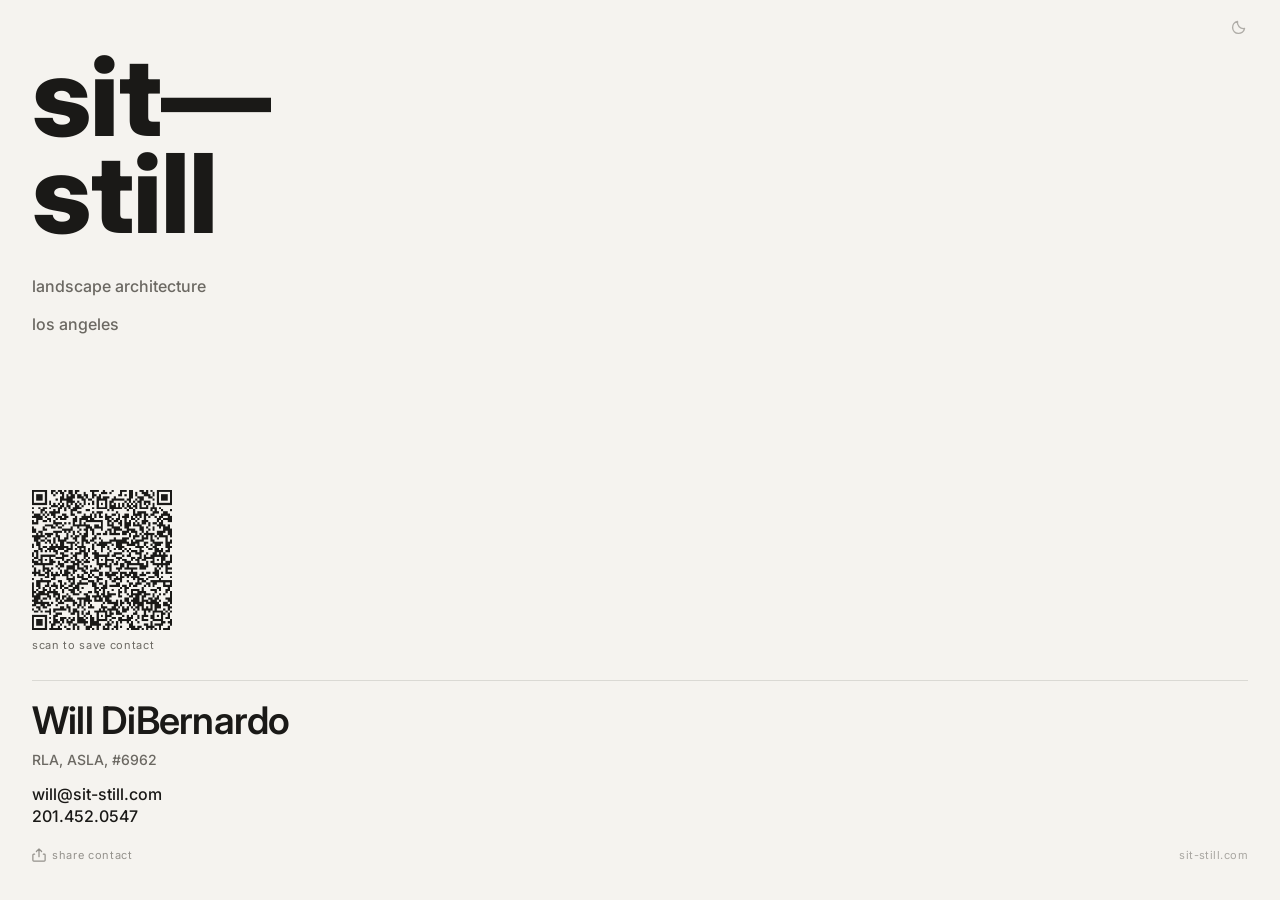
==== index.html @ bdc70e1c "Fix font weights and QR sizing Font weights corrected to Medium (500) register: - Wordmark: 800 (Ext" ====
<!DOCTYPE html>
<html lang="en">
<head>
  <meta charset="UTF-8" />
  <!--
    user-scalable=no  → disables pinch-to-zoom and double-tap zoom
    maximum-scale=1.0 → belt-and-suspenders for older iOS
  -->
  <meta name="viewport" content="width=device-width, initial-scale=1.0, maximum-scale=1.0, user-scalable=no, viewport-fit=cover" />
  <meta name="theme-color" content="#1a1917" id="theme-color-meta" />

  <!-- PWA / iOS -->
  <meta name="apple-mobile-web-app-capable" content="yes" />
  <meta name="apple-mobile-web-app-status-bar-style" content="black-translucent" />
  <meta name="apple-mobile-web-app-title" content="Sit—Still" />
  <meta name="mobile-web-app-capable" content="yes" />

  <!-- SEO -->
  <meta name="description" content="Will DiBernardo — RLA, ASLA — Sit-Still Landscape Architecture, Los Angeles" />

  <title>Sit—Still</title>

  <link rel="manifest" href="manifest.json" />
  <link rel="apple-touch-icon" href="icons/icon-192.png" />
  <link rel="apple-touch-icon" sizes="192x192" href="icons/icon-192.png" />
  <link rel="apple-touch-icon" sizes="512x512" href="icons/icon-512.png" />
  <link rel="icon" type="image/png" sizes="192x192" href="icons/icon-192.png" />

  <link rel="stylesheet" href="style.css" />
</head>
<body class="dark">

  <!-- Install prompt (browser only, hidden in standalone PWA) -->
  <div class="install-prompt" id="installPrompt" aria-live="polite">
    <span class="install-prompt__text">Add to Home Screen for the full experience</span>
    <button class="install-prompt__dismiss" id="dismissPrompt" aria-label="Dismiss">&#x2715;</button>
  </div>

  <!-- Single card view -->
  <main class="card" id="card" role="main">

    <!-- Theme toggle — top-right corner only -->
    <div class="card__controls">
      <button class="btn-icon btn-theme" id="btnTheme" aria-label="Toggle light mode">
        <svg class="icon-sun" width="18" height="18" viewBox="0 0 18 18" fill="none" aria-hidden="true">
          <circle cx="9" cy="9" r="3.5" stroke="currentColor" stroke-width="1.4"/>
          <line x1="9" y1="1" x2="9" y2="3" stroke="currentColor" stroke-width="1.4" stroke-linecap="round"/>
          <line x1="9" y1="15" x2="9" y2="17" stroke="currentColor" stroke-width="1.4" stroke-linecap="round"/>
          <line x1="1" y1="9" x2="3" y2="9" stroke="currentColor" stroke-width="1.4" stroke-linecap="round"/>
          <line x1="15" y1="9" x2="17" y2="9" stroke="currentColor" stroke-width="1.4" stroke-linecap="round"/>
          <line x1="3.22" y1="3.22" x2="4.64" y2="4.64" stroke="currentColor" stroke-width="1.4" stroke-linecap="round"/>
          <line x1="13.36" y1="13.36" x2="14.78" y2="14.78" stroke="currentColor" stroke-width="1.4" stroke-linecap="round"/>
          <line x1="14.78" y1="3.22" x2="13.36" y2="4.64" stroke="currentColor" stroke-width="1.4" stroke-linecap="round"/>
          <line x1="4.64" y1="13.36" x2="3.22" y2="14.78" stroke="currentColor" stroke-width="1.4" stroke-linecap="round"/>
        </svg>
        <svg class="icon-moon" width="18" height="18" viewBox="0 0 18 18" fill="none" aria-hidden="true">
          <path d="M14.5 10.5A6 6 0 0 1 7.5 3.5a6 6 0 1 0 7 7z" stroke="currentColor" stroke-width="1.4" stroke-linecap="round" stroke-linejoin="round"/>
        </svg>
      </button>
    </div>

    <!-- ZONE 1: Wordmark — top, large ExtraBold stacked -->
    <section class="zone zone--wordmark" aria-label="Sit-Still Landscape Architecture">
      <div class="wordmark">
        <span class="wordmark__line">sit&#x2014;</span>
        <span class="wordmark__line">still</span>
      </div>
      <!-- "landscape architecture" and "los angeles" below, matching back-of-card header -->
      <p class="wordmark__sub">landscape architecture</p>
      <p class="wordmark__sub">los angeles</p>
    </section>

    <!-- Spacer — absorbs whitespace between wordmark and QR, like the physical card -->
    <div class="zone zone--spacer" aria-hidden="true"></div>

    <!-- ZONE 2: QR code — compact, not dominating -->
    <section class="zone zone--qr" aria-label="QR code — scan to save contact">
      <div id="qrcode" class="qr-container"></div>
      <p class="qr-label">scan to save contact</p>
    </section>

    <!-- ZONE 3: Contact — anchored to bottom -->
    <section class="zone zone--contact" aria-label="Contact information">
      <h1 class="name">Will DiBernardo</h1>
      <p class="credentials">RLA, ASLA, #6962</p>
      <div class="contact-lines">
        <a href="mailto:will@sit-still.com" class="contact-line">will@sit-still.com</a>
        <a href="tel:+12014520547" class="contact-line">201.452.0547</a>
      </div>
      <div class="contact-footer">
        <button class="btn-share" id="btnShare" aria-label="Share contact card">
          <svg width="14" height="14" viewBox="0 0 16 16" fill="none" aria-hidden="true">
            <path d="M8 1v9M5 4l3-3 3 3" stroke="currentColor" stroke-width="1.4" stroke-linecap="round" stroke-linejoin="round"/>
            <path d="M3 7H2a1 1 0 0 0-1 1v6a1 1 0 0 0 1 1h12a1 1 0 0 0 1-1V8a1 1 0 0 0-1-1h-1" stroke="currentColor" stroke-width="1.4" stroke-linecap="round"/>
          </svg>
          <span>share contact</span>
        </button>
        <span class="contact-url">sit-still.com</span>
      </div>
    </section>

  </main>

  <!-- QR code library — self-hosted to guarantee mobile loads -->
  <script src="qrcode.min.js"></script>
  <script src="app.js" defer></script>
</body>
</html>
---- style.css ----
/* ============================================================
   Sit-Still Digital Business Card — Stylesheet
   ============================================================

   FONT: Inter Variable
   ────────────────────
   Uses Inter-VariableFont_opsz,wght.ttf
   Weight reference from physical card:
     800  → wordmark "sit—" / "still" (ExtraBold)
     700  → "sit—still" compact header, "Will DiBernardo"
     400  → contact info, "landscape architecture", "los angeles"
     300  → credentials, labels, url
   ============================================================ */

@font-face {
  font-family: 'Inter';
  src: url('fonts/Inter-VariableFont_opsz,wght.ttf') format('truetype');
  font-weight: 100 900;
  font-style: normal;
  font-display: swap;
}

/* ─── Design tokens ───────────────────────────────────────── */

:root {
  /* Dark mode is DEFAULT */
  --color-bg:         #1a1917;
  --color-text:       #f5f3ef;
  --color-text-muted: #9e9a94;
  --color-border:     rgba(245, 243, 239, 0.12);

  /* Safe-area padding for iPhone notch + home indicator */
  --pad-x:    min(6.5vw, 32px);
  --pad-top:  max(env(safe-area-inset-top), 48px);
  --pad-bot:  max(env(safe-area-inset-bottom), 32px);

  /* Font */
  --font: 'Inter', 'Helvetica Neue', Helvetica, Arial, sans-serif;

  /* Type scale — matched to physical card proportions */
  --size-wordmark:        clamp(72px, 19vw, 110px); /* sit— / still: massive ExtraBold   */
  --size-header-sub:      clamp(13px, 3.2vw, 16px); /* "landscape architecture / LA"     */
  --size-name:            clamp(26px, 6.5vw, 38px); /* Will DiBernardo — SemiBold        */
  --size-contact:         clamp(13px, 3.2vw, 16px); /* email / phone — Medium            */
  --size-credentials:     clamp(12px, 3vw, 14px);   /* RLA, ASLA, #6962 — Medium         */
  --size-label:           clamp(9px, 2.2vw, 11px);  /* "scan to save" / "share"          */

  /* Transitions */
  --transition-theme: color 0.4s ease, background-color 0.4s ease, border-color 0.4s ease;
  --tilt-x: 0deg;
  --tilt-y: 0deg;
}

body.light {
  --color-bg:         #f5f3ef;
  --color-text:       #1a1917;
  --color-text-muted: #6b6862;
  --color-border:     rgba(26, 25, 23, 0.12);
}

/* ─── Base reset ──────────────────────────────────────────── */

*, *::before, *::after {
  box-sizing: border-box;
  margin: 0;
  padding: 0;
}

html {
  height: 100%;
  touch-action: pan-y;
}

body {
  height: 100%;
  width: 100%;
  overflow: hidden;
  font-family: var(--font);
  font-optical-sizing: auto;
  background-color: var(--color-bg);
  color: var(--color-text);
  transition: var(--transition-theme);
  -webkit-font-smoothing: antialiased;
  -moz-osx-font-smoothing: grayscale;
  text-rendering: optimizeLegibility;
  -webkit-user-select: none;
  user-select: none;
  -webkit-touch-callout: none;
  touch-action: manipulation;
}

a {
  color: inherit;
  text-decoration: none;
  -webkit-user-select: text;
  user-select: text;
  touch-action: manipulation;
}

button {
  background: none;
  border: none;
  cursor: pointer;
  padding: 0;
  color: inherit;
  font-family: inherit;
  touch-action: manipulation;
}

/* ─── Install prompt ──────────────────────────────────────── */

.install-prompt {
  position: fixed;
  top: max(env(safe-area-inset-top), 12px);
  left: var(--pad-x);
  right: var(--pad-x);
  z-index: 100;
  background-color: var(--color-text);
  color: var(--color-bg);
  padding: 10px 14px;
  display: flex;
  align-items: center;
  justify-content: space-between;
  gap: 12px;
  opacity: 0;
  transform: translateY(-8px);
  transition: opacity 0.5s ease, transform 0.5s ease;
  pointer-events: none;
}

.install-prompt.visible {
  opacity: 1;
  transform: translateY(0);
  pointer-events: auto;
}

.install-prompt__text {
  font-size: 12px;
  font-weight: 400;
  letter-spacing: 0.01em;
  line-height: 1.4;
}

.install-prompt__dismiss {
  font-size: 14px;
  opacity: 0.6;
  flex-shrink: 0;
  padding: 4px;
  color: var(--color-bg);
}

/* ─── Card shell ──────────────────────────────────────────── */

.card {
  position: fixed;
  inset: 0;
  display: flex;
  flex-direction: column;
  padding-top: var(--pad-top);
  padding-bottom: var(--pad-bot);
  padding-left: var(--pad-x);
  padding-right: var(--pad-x);
  background-color: var(--color-bg);
  color: var(--color-text);
  transition: var(--transition-theme), transform 0.25s ease-out;
  will-change: transform;
  transform:
    perspective(900px)
    rotateX(var(--tilt-x))
    rotateY(var(--tilt-y));
}

/* ─── Theme toggle — absolute top-right ───────────────────── */

.card__controls {
  position: absolute;
  top: max(env(safe-area-inset-top), 18px);
  right: var(--pad-x);
}

.btn-icon {
  width: 36px;
  height: 36px;
  display: flex;
  align-items: center;
  justify-content: center;
  color: var(--color-text-muted);
  opacity: 0.5;
  transition: opacity 0.2s ease;
  padding: 9px;
  margin: -9px;
}

.btn-icon:hover,
.btn-icon:focus-visible {
  opacity: 1;
  outline: none;
}

body.dark  .icon-moon { display: none; }
body.light .icon-sun  { display: none; }

/* ─── Three-zone layout ───────────────────────────────────── */
/*
  Zone 1 (top):    sit—still wordmark — large, fills the upper portion
  Zone 2 (middle): QR code — centred
  Zone 3 (bottom): Name + contact — anchored to bottom
*/

.zone {
  display: flex;
  flex-direction: column;
}

/* Top zone: wordmark — shrinks to its content */
.zone--wordmark {
  flex: 0 0 auto;
  justify-content: flex-start;
}

/* Spacer between wordmark and QR — the "breathing room" of the physical card */
.zone--spacer {
  flex: 1 1 auto;   /* absorbs all leftover vertical space */
  min-height: clamp(16px, 3vh, 32px);
}

/* Middle zone: QR — shrinks to content, no stretching */
.zone--qr {
  flex: 0 0 auto;
  align-items: flex-start;
  gap: 8px;
  padding-bottom: clamp(16px, 4vh, 28px);
}

/* Bottom zone: contact — anchored to bottom */
.zone--contact {
  flex: 0 0 auto;
  gap: clamp(4px, 1vh, 8px);
  border-top: 1px solid var(--color-border);
  padding-top: clamp(12px, 2.5vh, 20px);
}

/* ─── Zone 1: Wordmark ────────────────────────────────────── */
/*
  Physical card: "sit—" and "still" are enormous ExtraBold text,
  filling nearly full card width. Em-dash is same weight as letters,
  proportional — not a long bar. Zero letter-spacing.
*/

.wordmark {
  display: flex;
  flex-direction: column;
  /* Tight line-height so sit— and still feel like one unit */
  line-height: 0.88;
  margin-bottom: clamp(10px, 2.5vh, 18px);
}

.wordmark__line {
  font-size: var(--size-wordmark);
  font-weight: 800;            /* ExtraBold — matches physical card */
  letter-spacing: -0.01em;    /* Inter at 800w reads slightly wide; minimal tightening */
  color: var(--color-text);
  display: block;
}

/* The em-dash in Inter at 800w renders well — no extra spacing needed */

.wordmark__sub {
  font-size: var(--size-header-sub);
  font-weight: 500;            /* Medium — slightly more presence than Regular */
  letter-spacing: 0em;
  color: var(--color-text-muted);
  line-height: 1.5;
  margin-top: clamp(8px, 2vh, 14px);
}

/* ─── Zone 2: QR code ─────────────────────────────────────── */

.qr-container {
  width: min(140px, 36vw);     /* smaller — QR is functional, not decorative */
  height: min(140px, 36vw);
  flex-shrink: 0;
  background-color: var(--color-bg);
  transition: background-color 0.4s ease;
}

.qr-container canvas,
.qr-container img {
  width: 100% !important;
  height: 100% !important;
  display: block;
}

.qr-label {
  font-size: var(--size-label);
  font-weight: 400;
  letter-spacing: 0.06em;
  text-transform: lowercase;
  color: var(--color-text-muted);
}

/* ─── Zone 3: Contact ─────────────────────────────────────── */
/*
  Physical card back:
  - "Will DiBernardo" — bold, largest element in bottom block
  - "RLA, ASLA, #6962" — regular, noticeably smaller
  - email + phone — regular, same size as credentials
  - "sit—still / landscape architecture / los angeles" — compact bold header top of card
    (in our single-view app this moves to top zone instead)
*/

.name {
  font-size: var(--size-name);
  font-weight: 600;            /* SemiBold — prominent but not as heavy as the wordmark */
  letter-spacing: -0.02em;
  line-height: 1.05;
  color: var(--color-text);
}

.credentials {
  font-size: var(--size-credentials);
  font-weight: 500;            /* Medium */
  letter-spacing: 0em;
  color: var(--color-text-muted);
  margin-top: 2px;
}

.contact-lines {
  display: flex;
  flex-direction: column;
  gap: 2px;
  margin-top: clamp(4px, 1vh, 8px);
}

.contact-line {
  font-size: var(--size-contact);
  font-weight: 500;            /* Medium — readable, matches card body text weight */
  letter-spacing: 0em;
  color: var(--color-text);
  display: block;
  -webkit-user-select: text;
  user-select: text;
}

/* Footer row: share + url */
.contact-footer {
  display: flex;
  align-items: center;
  justify-content: space-between;
  margin-top: clamp(4px, 1vh, 8px);
}

.btn-share {
  display: inline-flex;
  align-items: center;
  gap: 6px;
  font-size: var(--size-label);
  font-weight: 400;
  letter-spacing: 0.06em;
  text-transform: lowercase;
  color: var(--color-text-muted);
  opacity: 0.7;
  transition: opacity 0.2s ease;
  padding: 6px 0;
}

.btn-share:hover,
.btn-share:focus-visible {
  opacity: 1;
  outline: none;
}

.contact-url {
  font-size: var(--size-label);
  font-weight: 400;
  letter-spacing: 0.04em;
  color: var(--color-text-muted);
  opacity: 0.55;
}

/* ─── Fade-in on load ─────────────────────────────────────── */

@keyframes fadeIn {
  from { opacity: 0; transform: perspective(900px) translateY(8px); }
  to   { opacity: 1; transform: perspective(900px) translateY(0);   }
}

.card {
  animation: fadeIn 0.55s cubic-bezier(0.16, 1, 0.3, 1) both;
}

/* ─── Reduced motion ──────────────────────────────────────── */

@media (prefers-reduced-motion: reduce) {
  *, *::before, *::after {
    animation-duration: 0.01ms !important;
    transition-duration: 0.01ms !important;
  }
}

/* ─── Landscape / small screens ──────────────────────────── */

@media (orientation: landscape) and (max-height: 480px) {
  :root {
    --size-wordmark: clamp(44px, 11vw, 60px);
    --pad-top:       max(env(safe-area-inset-top), 16px);
    --pad-bot:       max(env(safe-area-inset-bottom), 12px);
  }
}
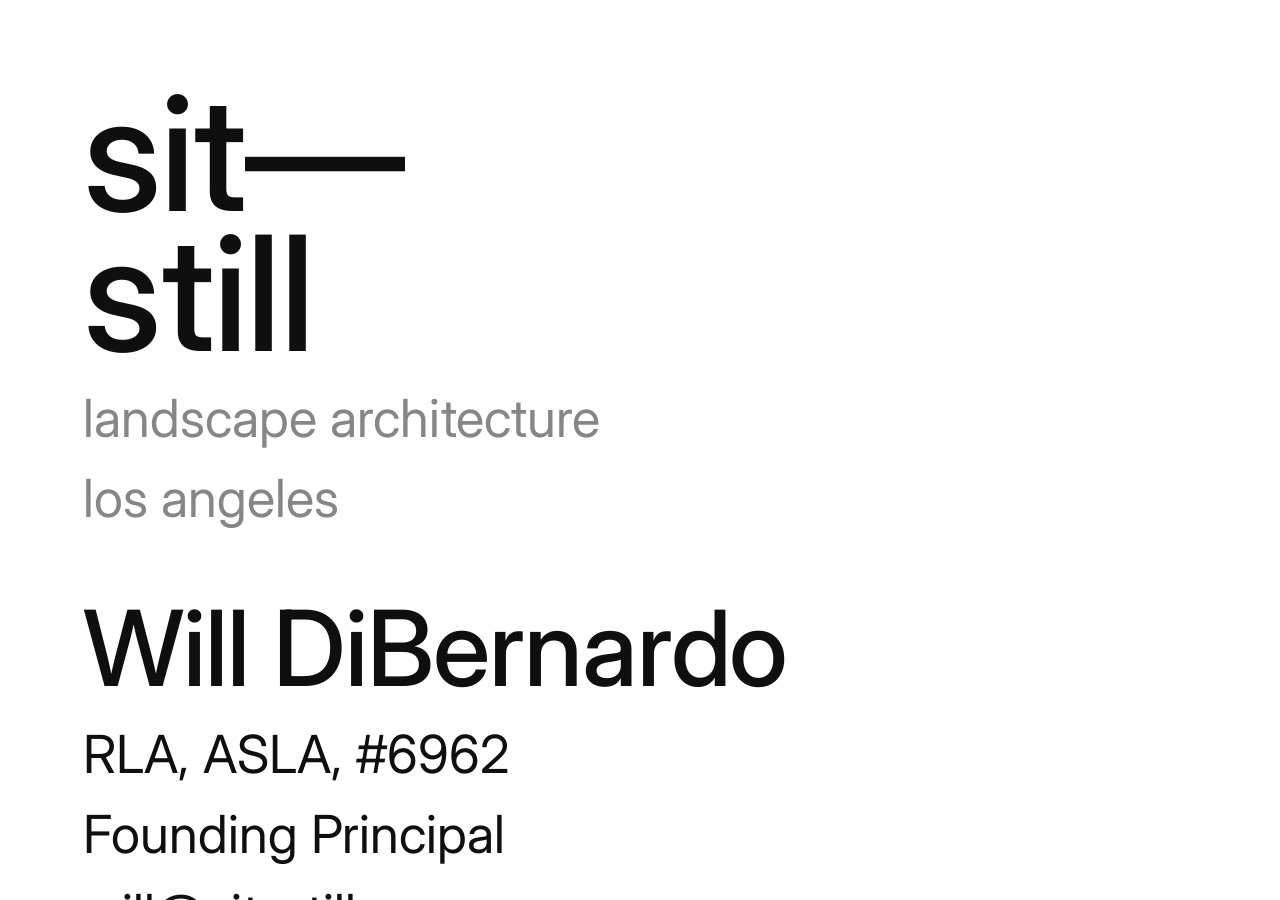
==== commit 15bcd643: "Full redesign from written spec Layout: - Three zones: wordmark (top), contact (middle), two-square " ====
--- a/index.html
+++ b/index.html
@@ -2,12 +2,8 @@
 <html lang="en">
 <head>
   <meta charset="UTF-8" />
-  <!--
-    user-scalable=no  → disables pinch-to-zoom and double-tap zoom
-    maximum-scale=1.0 → belt-and-suspenders for older iOS
-  -->
   <meta name="viewport" content="width=device-width, initial-scale=1.0, maximum-scale=1.0, user-scalable=no, viewport-fit=cover" />
-  <meta name="theme-color" content="#1a1917" id="theme-color-meta" />
+  <meta name="theme-color" content="#ffffff" id="theme-color-meta" />
 
   <!-- PWA / iOS -->
   <meta name="apple-mobile-web-app-capable" content="yes" />
@@ -15,9 +11,7 @@
   <meta name="apple-mobile-web-app-title" content="Sit—Still" />
   <meta name="mobile-web-app-capable" content="yes" />
 
-  <!-- SEO -->
   <meta name="description" content="Will DiBernardo — RLA, ASLA — Sit-Still Landscape Architecture, Los Angeles" />
-
   <title>Sit—Still</title>
 
   <link rel="manifest" href="manifest.json" />
@@ -28,80 +22,99 @@
 
   <link rel="stylesheet" href="style.css" />
 </head>
-<body class="dark">
+<body class="light">
 
-  <!-- Install prompt (browser only, hidden in standalone PWA) -->
+  <!-- Install prompt — shown in browser, hidden in standalone PWA -->
   <div class="install-prompt" id="installPrompt" aria-live="polite">
-    <span class="install-prompt__text">Add to Home Screen for the full experience</span>
+    <span>Add to Home Screen for the full experience</span>
     <button class="install-prompt__dismiss" id="dismissPrompt" aria-label="Dismiss">&#x2715;</button>
   </div>
 
-  <!-- Single card view -->
   <main class="card" id="card" role="main">
 
-    <!-- Theme toggle — top-right corner only -->
-    <div class="card__controls">
-      <button class="btn-icon btn-theme" id="btnTheme" aria-label="Toggle light mode">
-        <svg class="icon-sun" width="18" height="18" viewBox="0 0 18 18" fill="none" aria-hidden="true">
-          <circle cx="9" cy="9" r="3.5" stroke="currentColor" stroke-width="1.4"/>
-          <line x1="9" y1="1" x2="9" y2="3" stroke="currentColor" stroke-width="1.4" stroke-linecap="round"/>
-          <line x1="9" y1="15" x2="9" y2="17" stroke="currentColor" stroke-width="1.4" stroke-linecap="round"/>
-          <line x1="1" y1="9" x2="3" y2="9" stroke="currentColor" stroke-width="1.4" stroke-linecap="round"/>
-          <line x1="15" y1="9" x2="17" y2="9" stroke="currentColor" stroke-width="1.4" stroke-linecap="round"/>
-          <line x1="3.22" y1="3.22" x2="4.64" y2="4.64" stroke="currentColor" stroke-width="1.4" stroke-linecap="round"/>
-          <line x1="13.36" y1="13.36" x2="14.78" y2="14.78" stroke="currentColor" stroke-width="1.4" stroke-linecap="round"/>
-          <line x1="14.78" y1="3.22" x2="13.36" y2="4.64" stroke="currentColor" stroke-width="1.4" stroke-linecap="round"/>
-          <line x1="4.64" y1="13.36" x2="3.22" y2="14.78" stroke="currentColor" stroke-width="1.4" stroke-linecap="round"/>
-        </svg>
-        <svg class="icon-moon" width="18" height="18" viewBox="0 0 18 18" fill="none" aria-hidden="true">
-          <path d="M14.5 10.5A6 6 0 0 1 7.5 3.5a6 6 0 1 0 7 7z" stroke="currentColor" stroke-width="1.4" stroke-linecap="round" stroke-linejoin="round"/>
-        </svg>
-      </button>
-    </div>
-
-    <!-- ZONE 1: Wordmark — top, large ExtraBold stacked -->
-    <section class="zone zone--wordmark" aria-label="Sit-Still Landscape Architecture">
+    <!-- ── Zone 1: Wordmark ─────────────────────────────────── -->
+    <section class="zone--wordmark" aria-label="Sit-Still Landscape Architecture">
       <div class="wordmark">
         <span class="wordmark__line">sit&#x2014;</span>
         <span class="wordmark__line">still</span>
       </div>
-      <!-- "landscape architecture" and "los angeles" below, matching back-of-card header -->
-      <p class="wordmark__sub">landscape architecture</p>
-      <p class="wordmark__sub">los angeles</p>
+      <span class="wordmark__sub">landscape architecture</span>
+      <span class="wordmark__sub">los angeles</span>
     </section>
 
-    <!-- Spacer — absorbs whitespace between wordmark and QR, like the physical card -->
-    <div class="zone zone--spacer" aria-hidden="true"></div>
-
-    <!-- ZONE 2: QR code — compact, not dominating -->
-    <section class="zone zone--qr" aria-label="QR code — scan to save contact">
-      <div id="qrcode" class="qr-container"></div>
-      <p class="qr-label">scan to save contact</p>
-    </section>
-
-    <!-- ZONE 3: Contact — anchored to bottom -->
-    <section class="zone zone--contact" aria-label="Contact information">
+    <!-- ── Zone 2: Contact info ─────────────────────────────── -->
+    <section class="zone--contact" aria-label="Contact information">
       <h1 class="name">Will DiBernardo</h1>
-      <p class="credentials">RLA, ASLA, #6962</p>
-      <div class="contact-lines">
+      <div class="contact-details">
+        <span class="contact-line">RLA, ASLA, #6962</span>
+        <span class="contact-line">Founding Principal</span>
         <a href="mailto:will@sit-still.com" class="contact-line">will@sit-still.com</a>
-        <a href="tel:+12014520547" class="contact-line">201.452.0547</a>
-      </div>
-      <div class="contact-footer">
-        <button class="btn-share" id="btnShare" aria-label="Share contact card">
-          <svg width="14" height="14" viewBox="0 0 16 16" fill="none" aria-hidden="true">
-            <path d="M8 1v9M5 4l3-3 3 3" stroke="currentColor" stroke-width="1.4" stroke-linecap="round" stroke-linejoin="round"/>
-            <path d="M3 7H2a1 1 0 0 0-1 1v6a1 1 0 0 0 1 1h12a1 1 0 0 0 1-1V8a1 1 0 0 0-1-1h-1" stroke="currentColor" stroke-width="1.4" stroke-linecap="round"/>
-          </svg>
-          <span>share contact</span>
-        </button>
-        <span class="contact-url">sit-still.com</span>
+        <a href="tel:+12014520547"          class="contact-line">201.452.0547</a>
       </div>
     </section>
 
+    <!-- Hairline rule -->
+    <div class="rule" role="separator"></div>
+
+    <!-- ── Zone 3: Action zone — QR + controls ─────────────── -->
+    <section class="zone--actions" aria-label="QR code and actions">
+
+      <!-- Left square: QR code -->
+      <div class="action-square action-square--qr" aria-label="QR code — scan to save contact">
+        <div id="qrcode"></div>
+      </div>
+
+      <!-- Right square: controls -->
+      <div class="action-square action-square--controls" role="group" aria-label="Card controls">
+        <div class="ctrl-group">
+
+          <!-- Theme toggle -->
+          <button class="ctrl-btn" id="btnTheme" aria-label="Switch to dark mode">
+            <svg class="icon-moon" width="15" height="15" viewBox="0 0 18 18" fill="none" aria-hidden="true">
+              <path d="M14.5 10.5A6 6 0 0 1 7.5 3.5a6 6 0 1 0 7 7z" stroke="currentColor" stroke-width="1.5" stroke-linecap="round" stroke-linejoin="round"/>
+            </svg>
+            <svg class="icon-sun" width="15" height="15" viewBox="0 0 18 18" fill="none" aria-hidden="true">
+              <circle cx="9" cy="9" r="3.5" stroke="currentColor" stroke-width="1.5"/>
+              <line x1="9" y1="1"    x2="9"    y2="3"    stroke="currentColor" stroke-width="1.5" stroke-linecap="round"/>
+              <line x1="9" y1="15"   x2="9"    y2="17"   stroke="currentColor" stroke-width="1.5" stroke-linecap="round"/>
+              <line x1="1" y1="9"    x2="3"    y2="9"    stroke="currentColor" stroke-width="1.5" stroke-linecap="round"/>
+              <line x1="15" y1="9"   x2="17"   y2="9"    stroke="currentColor" stroke-width="1.5" stroke-linecap="round"/>
+              <line x1="3.22" y1="3.22"   x2="4.64" y2="4.64"   stroke="currentColor" stroke-width="1.5" stroke-linecap="round"/>
+              <line x1="13.36" y1="13.36" x2="14.78" y2="14.78" stroke="currentColor" stroke-width="1.5" stroke-linecap="round"/>
+              <line x1="14.78" y1="3.22"  x2="13.36" y2="4.64"  stroke="currentColor" stroke-width="1.5" stroke-linecap="round"/>
+              <line x1="4.64" y1="13.36"  x2="3.22"  y2="14.78" stroke="currentColor" stroke-width="1.5" stroke-linecap="round"/>
+            </svg>
+            <span id="themeLabel">dark mode</span>
+          </button>
+
+          <!-- Share contact -->
+          <button class="ctrl-btn" id="btnShare" aria-label="Share contact card">
+            <svg width="15" height="15" viewBox="0 0 16 16" fill="none" aria-hidden="true">
+              <path d="M8 1v9M5 4l3-3 3 3" stroke="currentColor" stroke-width="1.5" stroke-linecap="round" stroke-linejoin="round"/>
+              <path d="M3 7H2a1 1 0 0 0-1 1v6a1 1 0 0 0 1 1h12a1 1 0 0 0 1-1V8a1 1 0 0 0-1-1h-1" stroke="currentColor" stroke-width="1.5" stroke-linecap="round"/>
+            </svg>
+            <span>share contact</span>
+          </button>
+
+          <!-- Website link -->
+          <a href="https://sit-still.com" class="ctrl-btn" target="_blank" rel="noopener" aria-label="Visit sit-still.com">
+            <svg width="15" height="15" viewBox="0 0 16 16" fill="none" aria-hidden="true">
+              <circle cx="8" cy="8" r="6.5" stroke="currentColor" stroke-width="1.5"/>
+              <path d="M8 1.5C8 1.5 6 4 6 8s2 6.5 2 6.5M8 1.5C8 1.5 10 4 10 8s-2 6.5-2 6.5M1.5 8h13" stroke="currentColor" stroke-width="1.5" stroke-linecap="round"/>
+            </svg>
+            <span>sit-still.com</span>
+          </a>
+
+        </div>
+      </div>
+
+    </section>
+
+    <!-- Bottom padding absorber -->
+    <div class="zone--bottom-pad" aria-hidden="true"></div>
+
   </main>
 
-  <!-- QR code library — self-hosted to guarantee mobile loads -->
   <script src="qrcode.min.js"></script>
   <script src="app.js" defer></script>
 </body>
--- a/style.css
+++ b/style.css
@@ -1,15 +1,9 @@
 /* ============================================================
-   Sit-Still Digital Business Card — Stylesheet
+   Sit-Still Digital Business Card
    ============================================================
-
-   FONT: Inter Variable
-   ────────────────────
-   Uses Inter-VariableFont_opsz,wght.ttf
-   Weight reference from physical card:
-     800  → wordmark "sit—" / "still" (ExtraBold)
-     700  → "sit—still" compact header, "Will DiBernardo"
-     400  → contact info, "landscape architecture", "los angeles"
-     300  → credentials, labels, url
+   Type scale derived from 2"×3.5" card at 72pt/inch (144pt wide)
+   scaled to 390px iPhone viewport — scale factor 2.708×.
+   All vw values are the px value ÷ 390 × 100.
    ============================================================ */
 
 @font-face {
@@ -17,48 +11,52 @@
   src: url('fonts/Inter-VariableFont_opsz,wght.ttf') format('truetype');
   font-weight: 100 900;
   font-style: normal;
-  font-display: swap;
-}
-
-/* ─── Design tokens ───────────────────────────────────────── */
+  font-display: block; /* block prevents flash of wrong-weight text */
+}
+
+/* ─── Tokens ──────────────────────────────────────────────── */
 
 :root {
-  /* Dark mode is DEFAULT */
-  --color-bg:         #1a1917;
-  --color-text:       #f5f3ef;
-  --color-text-muted: #9e9a94;
-  --color-border:     rgba(245, 243, 239, 0.12);
-
-  /* Safe-area padding for iPhone notch + home indicator */
-  --pad-x:    min(6.5vw, 32px);
-  --pad-top:  max(env(safe-area-inset-top), 48px);
-  --pad-bot:  max(env(safe-area-inset-bottom), 32px);
-
-  /* Font */
-  --font: 'Inter', 'Helvetica Neue', Helvetica, Arial, sans-serif;
-
-  /* Type scale — matched to physical card proportions */
-  --size-wordmark:        clamp(72px, 19vw, 110px); /* sit— / still: massive ExtraBold   */
-  --size-header-sub:      clamp(13px, 3.2vw, 16px); /* "landscape architecture / LA"     */
-  --size-name:            clamp(26px, 6.5vw, 38px); /* Will DiBernardo — SemiBold        */
-  --size-contact:         clamp(13px, 3.2vw, 16px); /* email / phone — Medium            */
-  --size-credentials:     clamp(12px, 3vw, 14px);   /* RLA, ASLA, #6962 — Medium         */
-  --size-label:           clamp(9px, 2.2vw, 11px);  /* "scan to save" / "share"          */
+  /* Light mode (default) */
+  --bg:          #ffffff;
+  --text:        #0f0f0f;
+  --text-sub:    #0f0f0f;       /* same on light — contact details full black */
+  --rule:        rgba(0, 0, 0, 0.15);
+
+  /* Layout */
+  --margin-x:    6.5vw;         /* ~6–8% of card width */
+  --pad-top:     max(env(safe-area-inset-top), 6.5vw);
+  --pad-bot:     max(env(safe-area-inset-bottom), 6.5vw);
+
+  /* Wordmark */
+  --wm-size:     31.3vw;        /* 122px @ 390px viewport */
+  --wm-lh:       27.7vw;        /* 108px — intentionally tighter than size */
+
+  /* Name */
+  --name-size:   8.2vw;         /* 32px @ 390px */
+
+  /* Body / contact */
+  --body-size:   4.1vw;         /* 16px @ 390px */
+  --body-lh:     6.2vw;         /* 24px @ 390px */
 
   /* Transitions */
-  --transition-theme: color 0.4s ease, background-color 0.4s ease, border-color 0.4s ease;
+  --fade: color 0.35s ease, background-color 0.35s ease,
+          border-color 0.35s ease, opacity 0.35s ease;
+
+  /* Tilt parallax (set by JS) */
   --tilt-x: 0deg;
   --tilt-y: 0deg;
 }
 
-body.light {
-  --color-bg:         #f5f3ef;
-  --color-text:       #1a1917;
-  --color-text-muted: #6b6862;
-  --color-border:     rgba(26, 25, 23, 0.12);
-}
-
-/* ─── Base reset ──────────────────────────────────────────── */
+/* Dark mode */
+body.dark {
+  --bg:       #0f0f0f;
+  --text:     #f5f3ef;
+  --text-sub: #f5f3ef;
+  --rule:     rgba(245, 243, 239, 0.15);
+}
+
+/* ─── Reset ───────────────────────────────────────────────── */
 
 *, *::before, *::after {
   box-sizing: border-box;
@@ -66,27 +64,23 @@
   padding: 0;
 }
 
-html {
+html, body {
   height: 100%;
-  touch-action: pan-y;
+  overflow: hidden;
+  touch-action: manipulation; /* kills double-tap zoom */
 }
 
 body {
-  height: 100%;
-  width: 100%;
-  overflow: hidden;
-  font-family: var(--font);
+  font-family: 'Inter', 'Helvetica Neue', Helvetica, Arial, sans-serif;
   font-optical-sizing: auto;
-  background-color: var(--color-bg);
-  color: var(--color-text);
-  transition: var(--transition-theme);
+  background-color: var(--bg);
+  color: var(--text);
+  transition: var(--fade);
   -webkit-font-smoothing: antialiased;
   -moz-osx-font-smoothing: grayscale;
-  text-rendering: optimizeLegibility;
   -webkit-user-select: none;
   user-select: none;
   -webkit-touch-callout: none;
-  touch-action: manipulation;
 }
 
 a {
@@ -112,20 +106,24 @@
 .install-prompt {
   position: fixed;
   top: max(env(safe-area-inset-top), 12px);
-  left: var(--pad-x);
-  right: var(--pad-x);
+  left: var(--margin-x);
+  right: var(--margin-x);
   z-index: 100;
-  background-color: var(--color-text);
-  color: var(--color-bg);
+  background-color: var(--text);
+  color: var(--bg);
   padding: 10px 14px;
   display: flex;
   align-items: center;
   justify-content: space-between;
   gap: 12px;
   opacity: 0;
-  transform: translateY(-8px);
-  transition: opacity 0.5s ease, transform 0.5s ease;
+  transform: translateY(-6px);
+  transition: opacity 0.4s ease, transform 0.4s ease;
   pointer-events: none;
+  font-size: 12px;
+  font-weight: 400;
+  letter-spacing: 0.01em;
+  line-height: 1.5;
 }
 
 .install-prompt.visible {
@@ -134,259 +132,213 @@
   pointer-events: auto;
 }
 
-.install-prompt__text {
-  font-size: 12px;
-  font-weight: 400;
-  letter-spacing: 0.01em;
-  line-height: 1.4;
-}
-
 .install-prompt__dismiss {
   font-size: 14px;
-  opacity: 0.6;
+  opacity: 0.55;
   flex-shrink: 0;
   padding: 4px;
-  color: var(--color-bg);
-}
-
-/* ─── Card shell ──────────────────────────────────────────── */
+  color: var(--bg);
+}
+
+/* ─── Card ────────────────────────────────────────────────── */
 
 .card {
   position: fixed;
   inset: 0;
   display: flex;
   flex-direction: column;
-  padding-top: var(--pad-top);
-  padding-bottom: var(--pad-bot);
-  padding-left: var(--pad-x);
-  padding-right: var(--pad-x);
-  background-color: var(--color-bg);
-  color: var(--color-text);
-  transition: var(--transition-theme), transform 0.25s ease-out;
+  padding: var(--pad-top) var(--margin-x) var(--pad-bot);
+  background-color: var(--bg);
+  color: var(--text);
+  transition: var(--fade), transform 0.22s ease-out;
   will-change: transform;
   transform:
     perspective(900px)
     rotateX(var(--tilt-x))
     rotateY(var(--tilt-y));
-}
-
-/* ─── Theme toggle — absolute top-right ───────────────────── */
-
-.card__controls {
-  position: absolute;
-  top: max(env(safe-area-inset-top), 18px);
-  right: var(--pad-x);
-}
-
-.btn-icon {
-  width: 36px;
-  height: 36px;
+  animation: fadeIn 0.5s cubic-bezier(0.16, 1, 0.3, 1) both;
+}
+
+@keyframes fadeIn {
+  from { opacity: 0; transform: perspective(900px) translateY(8px); }
+  to   { opacity: 1; transform: perspective(900px) translateY(0); }
+}
+
+/* ─── Zone 1: Wordmark ────────────────────────────────────── */
+/*
+  Top margin above wordmark ≈ cap-height of the letters.
+  Inter Medium at 31.3vw has a cap-height of ~0.73 × font-size ≈ 22.8vw.
+  We're using --pad-top (≈ 6.5vw) for the safe-area and adding extra
+  margin-top here to reach that ~1× cap-height target.
+*/
+
+.zone--wordmark {
+  flex: 0 0 auto;
+  /* Gap below wordmark ≈ 1.5–2× cap height of wordmark ≈ 34–46vw.
+     Achieved via margin-bottom on this zone. */
+  margin-bottom: clamp(28px, 10vw, 52px);
+}
+
+.wordmark {
+  display: flex;
+  flex-direction: column;
+  /* Spec: line-height 108px (27.7vw) on 122px (31.3vw) text */
+  line-height: var(--wm-lh);
+  margin-bottom: clamp(10px, 2.8vw, 16px); /* gap before "landscape architecture" */
+}
+
+.wordmark__line {
+  display: block;
+  font-size: var(--wm-size);
+  font-weight: 500;   /* Inter Medium — exactly per spec */
+  letter-spacing: -0.01em;
+  color: var(--text);
+  transition: color 0.35s ease;
+}
+
+.wordmark__sub {
+  display: block;
+  font-size: var(--body-size);
+  line-height: var(--body-lh);
+  font-weight: 400;   /* Regular */
+  letter-spacing: 0;
+  color: var(--text-sub);
+  opacity: 0.5;
+  transition: color 0.35s ease, opacity 0.35s ease;
+}
+
+/* ─── Zone 2: Contact info ────────────────────────────────── */
+
+.zone--contact {
+  flex: 0 0 auto;
+  display: flex;
+  flex-direction: column;
+}
+
+.name {
+  font-size: var(--name-size);
+  font-weight: 500;   /* Medium */
+  letter-spacing: -0.01em;
+  line-height: 1.1;
+  color: var(--text);
+  transition: color 0.35s ease;
+  margin-bottom: clamp(6px, 1.5vw, 10px);
+}
+
+.contact-details {
+  display: flex;
+  flex-direction: column;
+  /* line-height from spec: 24px / 16px = 1.5 */
+}
+
+.contact-line {
+  display: block;
+  font-size: var(--body-size);
+  line-height: var(--body-lh);
+  font-weight: 400;   /* Regular */
+  letter-spacing: 0;
+  color: var(--text-sub);
+  -webkit-user-select: text;
+  user-select: text;
+  transition: color 0.35s ease;
+}
+
+/* Hairline rule */
+.rule {
+  width: 100%;
+  height: 1px;
+  background-color: var(--rule);
+  margin: clamp(14px, 3.5vw, 22px) 0;
+  flex-shrink: 0;
+  transition: background-color 0.35s ease;
+}
+
+/* ─── Zone 3: Action zone (two squares) ──────────────────── */
+/*
+  Two equal squares side by side, each ≈ 45% of content width.
+  Content width = viewport − 2 × margin-x.
+  Gap between = 100% − 2×45% = 10% of content width.
+*/
+
+.zone--actions {
+  flex: 0 0 auto;
+  display: flex;
+  flex-direction: row;
+  gap: 3vw;                   /* gap between the two squares */
+}
+
+.action-square {
+  flex: 1 1 0;
+  /* Square: height = width. Use aspect-ratio. */
+  aspect-ratio: 1 / 1;
   display: flex;
   align-items: center;
   justify-content: center;
-  color: var(--color-text-muted);
-  opacity: 0.5;
-  transition: opacity 0.2s ease;
-  padding: 9px;
-  margin: -9px;
-}
-
-.btn-icon:hover,
-.btn-icon:focus-visible {
-  opacity: 1;
-  outline: none;
-}
-
-body.dark  .icon-moon { display: none; }
-body.light .icon-sun  { display: none; }
-
-/* ─── Three-zone layout ───────────────────────────────────── */
-/*
-  Zone 1 (top):    sit—still wordmark — large, fills the upper portion
-  Zone 2 (middle): QR code — centred
-  Zone 3 (bottom): Name + contact — anchored to bottom
-*/
-
-.zone {
-  display: flex;
-  flex-direction: column;
-}
-
-/* Top zone: wordmark — shrinks to its content */
-.zone--wordmark {
-  flex: 0 0 auto;
-  justify-content: flex-start;
-}
-
-/* Spacer between wordmark and QR — the "breathing room" of the physical card */
-.zone--spacer {
-  flex: 1 1 auto;   /* absorbs all leftover vertical space */
-  min-height: clamp(16px, 3vh, 32px);
-}
-
-/* Middle zone: QR — shrinks to content, no stretching */
-.zone--qr {
-  flex: 0 0 auto;
-  align-items: flex-start;
-  gap: 8px;
-  padding-bottom: clamp(16px, 4vh, 28px);
-}
-
-/* Bottom zone: contact — anchored to bottom */
-.zone--contact {
-  flex: 0 0 auto;
-  gap: clamp(4px, 1vh, 8px);
-  border-top: 1px solid var(--color-border);
-  padding-top: clamp(12px, 2.5vh, 20px);
-}
-
-/* ─── Zone 1: Wordmark ────────────────────────────────────── */
-/*
-  Physical card: "sit—" and "still" are enormous ExtraBold text,
-  filling nearly full card width. Em-dash is same weight as letters,
-  proportional — not a long bar. Zero letter-spacing.
-*/
-
-.wordmark {
-  display: flex;
-  flex-direction: column;
-  /* Tight line-height so sit— and still feel like one unit */
-  line-height: 0.88;
-  margin-bottom: clamp(10px, 2.5vh, 18px);
-}
-
-.wordmark__line {
-  font-size: var(--size-wordmark);
-  font-weight: 800;            /* ExtraBold — matches physical card */
-  letter-spacing: -0.01em;    /* Inter at 800w reads slightly wide; minimal tightening */
-  color: var(--color-text);
-  display: block;
-}
-
-/* The em-dash in Inter at 800w renders well — no extra spacing needed */
-
-.wordmark__sub {
-  font-size: var(--size-header-sub);
-  font-weight: 500;            /* Medium — slightly more presence than Regular */
-  letter-spacing: 0em;
-  color: var(--color-text-muted);
-  line-height: 1.5;
-  margin-top: clamp(8px, 2vh, 14px);
-}
-
-/* ─── Zone 2: QR code ─────────────────────────────────────── */
-
-.qr-container {
-  width: min(140px, 36vw);     /* smaller — QR is functional, not decorative */
-  height: min(140px, 36vw);
-  flex-shrink: 0;
-  background-color: var(--color-bg);
-  transition: background-color 0.4s ease;
-}
-
-.qr-container canvas,
-.qr-container img {
+  overflow: hidden;
+}
+
+/* Left square: QR code fills it cleanly */
+.action-square--qr {
+  background-color: var(--bg);
+  transition: background-color 0.35s ease;
+}
+
+.action-square--qr canvas,
+.action-square--qr img {
   width: 100% !important;
   height: 100% !important;
   display: block;
 }
 
-.qr-label {
-  font-size: var(--size-label);
+/* Right square: control cluster */
+.action-square--controls {
+  flex-direction: column;
+  align-items: flex-start;
+  justify-content: space-between;
+  padding: clamp(8px, 2vw, 14px);
+  gap: clamp(8px, 2vw, 14px);
+}
+
+/* ─── Controls inside right square ───────────────────────── */
+
+.ctrl-group {
+  display: flex;
+  flex-direction: column;
+  gap: clamp(10px, 2.5vw, 18px);
+  width: 100%;
+}
+
+.ctrl-btn {
+  display: flex;
+  align-items: center;
+  gap: 8px;
+  font-size: clamp(9px, 2.3vw, 12px);
   font-weight: 400;
-  letter-spacing: 0.06em;
-  text-transform: lowercase;
-  color: var(--color-text-muted);
-}
-
-/* ─── Zone 3: Contact ─────────────────────────────────────── */
-/*
-  Physical card back:
-  - "Will DiBernardo" — bold, largest element in bottom block
-  - "RLA, ASLA, #6962" — regular, noticeably smaller
-  - email + phone — regular, same size as credentials
-  - "sit—still / landscape architecture / los angeles" — compact bold header top of card
-    (in our single-view app this moves to top zone instead)
-*/
-
-.name {
-  font-size: var(--size-name);
-  font-weight: 600;            /* SemiBold — prominent but not as heavy as the wordmark */
-  letter-spacing: -0.02em;
-  line-height: 1.05;
-  color: var(--color-text);
-}
-
-.credentials {
-  font-size: var(--size-credentials);
-  font-weight: 500;            /* Medium */
-  letter-spacing: 0em;
-  color: var(--color-text-muted);
-  margin-top: 2px;
-}
-
-.contact-lines {
-  display: flex;
-  flex-direction: column;
-  gap: 2px;
-  margin-top: clamp(4px, 1vh, 8px);
-}
-
-.contact-line {
-  font-size: var(--size-contact);
-  font-weight: 500;            /* Medium — readable, matches card body text weight */
-  letter-spacing: 0em;
-  color: var(--color-text);
-  display: block;
-  -webkit-user-select: text;
-  user-select: text;
-}
-
-/* Footer row: share + url */
-.contact-footer {
-  display: flex;
-  align-items: center;
-  justify-content: space-between;
-  margin-top: clamp(4px, 1vh, 8px);
-}
-
-.btn-share {
-  display: inline-flex;
-  align-items: center;
-  gap: 6px;
-  font-size: var(--size-label);
-  font-weight: 400;
-  letter-spacing: 0.06em;
-  text-transform: lowercase;
-  color: var(--color-text-muted);
-  opacity: 0.7;
-  transition: opacity 0.2s ease;
-  padding: 6px 0;
-}
-
-.btn-share:hover,
-.btn-share:focus-visible {
+  letter-spacing: 0.04em;
+  color: var(--text-sub);
+  opacity: 0.6;
+  transition: opacity 0.2s ease, color 0.35s ease;
+  width: 100%;
+}
+
+.ctrl-btn:hover,
+.ctrl-btn:focus-visible {
   opacity: 1;
   outline: none;
 }
 
-.contact-url {
-  font-size: var(--size-label);
-  font-weight: 400;
-  letter-spacing: 0.04em;
-  color: var(--color-text-muted);
-  opacity: 0.55;
-}
-
-/* ─── Fade-in on load ─────────────────────────────────────── */
-
-@keyframes fadeIn {
-  from { opacity: 0; transform: perspective(900px) translateY(8px); }
-  to   { opacity: 1; transform: perspective(900px) translateY(0);   }
-}
-
-.card {
-  animation: fadeIn 0.55s cubic-bezier(0.16, 1, 0.3, 1) both;
+.ctrl-btn svg {
+  flex-shrink: 0;
+}
+
+/* Sun shown in dark mode (tap to go light); moon shown in light mode */
+body.dark  .icon-moon { display: none; }
+body.light .icon-sun  { display: none; }
+
+/* Bottom spacer — pushes nothing, but ensures bottom padding is felt */
+.zone--bottom-pad {
+  flex: 1 1 auto;
+  min-height: 0;
 }
 
 /* ─── Reduced motion ──────────────────────────────────────── */
@@ -398,12 +350,11 @@
   }
 }
 
-/* ─── Landscape / small screens ──────────────────────────── */
-
-@media (orientation: landscape) and (max-height: 480px) {
+/* ─── Clamp wordmark on very large screens ────────────────── */
+
+@media (min-width: 500px) {
   :root {
-    --size-wordmark: clamp(44px, 11vw, 60px);
-    --pad-top:       max(env(safe-area-inset-top), 16px);
-    --pad-bot:       max(env(safe-area-inset-bottom), 12px);
+    --wm-size: clamp(122px, 31.3vw, 160px);
+    --wm-lh:   clamp(108px, 27.7vw, 140px);
   }
 }
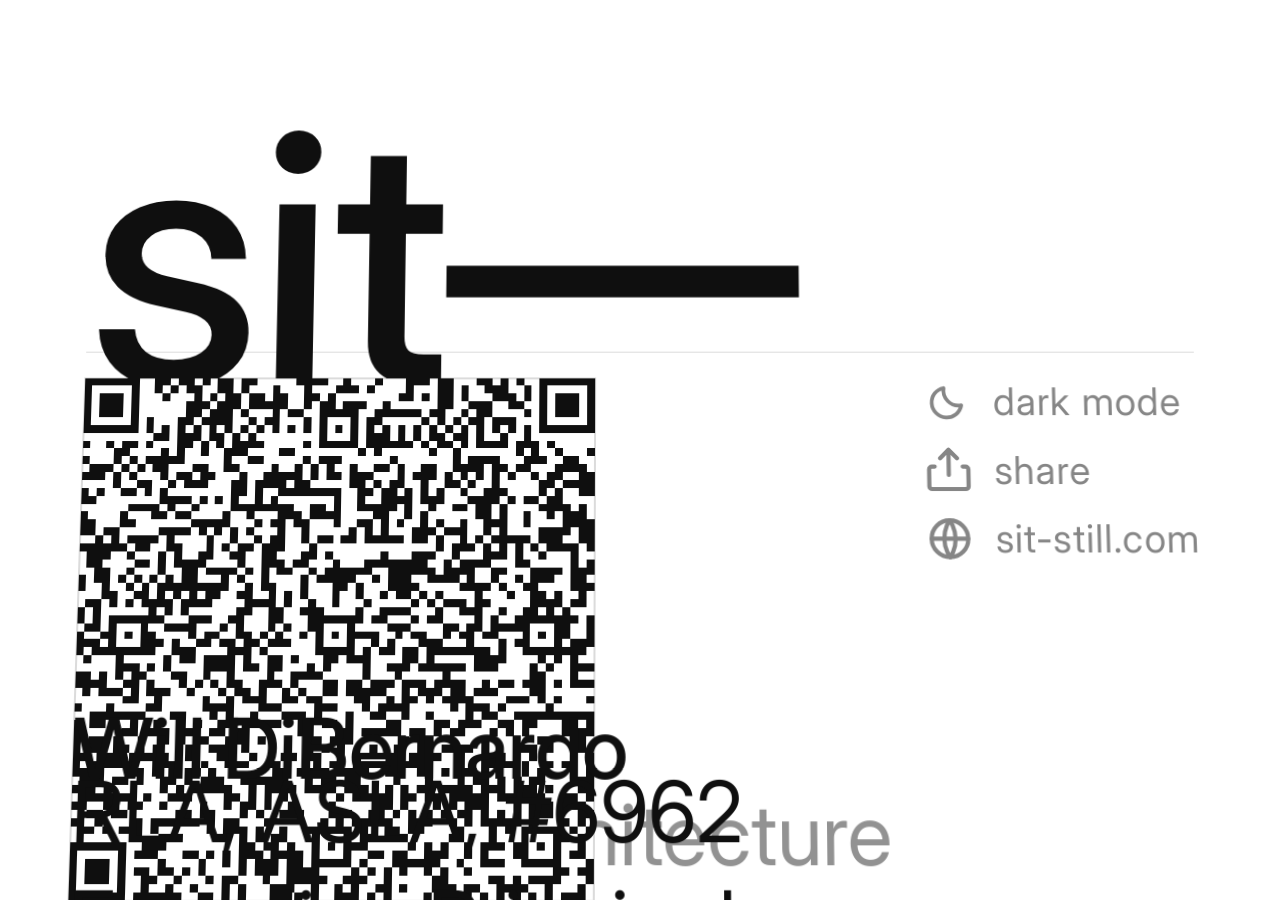
==== commit 8874c486: "Implement precise design values from tuned spec Layout strategy changed from flexbox flow to fixed p" ====
--- a/index.html
+++ b/index.html
@@ -20,19 +20,25 @@
   <link rel="apple-touch-icon" sizes="512x512" href="icons/icon-512.png" />
   <link rel="icon" type="image/png" sizes="192x192" href="icons/icon-192.png" />
 
+  <!-- Inter via Google Fonts — Medium (500) + Regular (400) only -->
+  <link rel="preconnect" href="https://fonts.googleapis.com" />
+  <link rel="preconnect" href="https://fonts.gstatic.com" crossorigin />
+  <link rel="stylesheet" href="https://fonts.googleapis.com/css2?family=Inter:wght@400;500&display=swap" />
+
   <link rel="stylesheet" href="style.css" />
 </head>
 <body class="light">
 
-  <!-- Install prompt — shown in browser, hidden in standalone PWA -->
+  <!-- Install prompt — browser only, hidden in standalone PWA -->
   <div class="install-prompt" id="installPrompt" aria-live="polite">
     <span>Add to Home Screen for the full experience</span>
     <button class="install-prompt__dismiss" id="dismissPrompt" aria-label="Dismiss">&#x2715;</button>
   </div>
 
-  <main class="card" id="card" role="main">
+  <!-- Card background layer -->
+  <main class="card" id="card" role="main" aria-label="Sit-Still business card">
 
-    <!-- ── Zone 1: Wordmark ─────────────────────────────────── -->
+    <!-- Wordmark: sit— / still + landscape architecture / los angeles -->
     <section class="zone--wordmark" aria-label="Sit-Still Landscape Architecture">
       <div class="wordmark">
         <span class="wordmark__line">sit&#x2014;</span>
@@ -42,76 +48,70 @@
       <span class="wordmark__sub">los angeles</span>
     </section>
 
-    <!-- ── Zone 2: Contact info ─────────────────────────────── -->
-    <section class="zone--contact" aria-label="Contact information">
+    <!-- Hairline rule above the QR band -->
+    <div class="rule" role="separator"></div>
+
+    <!-- QR code — left of the action band -->
+    <div class="zone--qr" aria-label="QR code — scan to save contact">
+      <div class="qr-wrap">
+        <div id="qrcode"></div>
+      </div>
+      <p class="qr-label">scan to save contact</p>
+    </div>
+
+    <!-- Controls — right of the QR -->
+    <div class="zone--controls" role="group" aria-label="Card controls">
+
+      <button class="ctrl-btn" id="btnTheme" aria-label="Switch to dark mode">
+        <svg class="icon-moon" viewBox="0 0 18 18" fill="none" aria-hidden="true">
+          <path d="M14.5 10.5A6 6 0 0 1 7.5 3.5a6 6 0 1 0 7 7z" stroke="currentColor" stroke-width="1.5" stroke-linecap="round" stroke-linejoin="round"/>
+        </svg>
+        <svg class="icon-sun" viewBox="0 0 18 18" fill="none" aria-hidden="true">
+          <circle cx="9" cy="9" r="3.5" stroke="currentColor" stroke-width="1.5"/>
+          <line x1="9"    y1="1"    x2="9"    y2="3"    stroke="currentColor" stroke-width="1.5" stroke-linecap="round"/>
+          <line x1="9"    y1="15"   x2="9"    y2="17"   stroke="currentColor" stroke-width="1.5" stroke-linecap="round"/>
+          <line x1="1"    y1="9"    x2="3"    y2="9"    stroke="currentColor" stroke-width="1.5" stroke-linecap="round"/>
+          <line x1="15"   y1="9"    x2="17"   y2="9"    stroke="currentColor" stroke-width="1.5" stroke-linecap="round"/>
+          <line x1="3.22" y1="3.22" x2="4.64" y2="4.64" stroke="currentColor" stroke-width="1.5" stroke-linecap="round"/>
+          <line x1="13.36" y1="13.36" x2="14.78" y2="14.78" stroke="currentColor" stroke-width="1.5" stroke-linecap="round"/>
+          <line x1="14.78" y1="3.22"  x2="13.36" y2="4.64"  stroke="currentColor" stroke-width="1.5" stroke-linecap="round"/>
+          <line x1="4.64"  y1="13.36" x2="3.22"  y2="14.78" stroke="currentColor" stroke-width="1.5" stroke-linecap="round"/>
+        </svg>
+        <span id="themeLabel">dark mode</span>
+      </button>
+
+      <button class="ctrl-btn" id="btnShare" aria-label="Share contact card">
+        <svg viewBox="0 0 16 16" fill="none" aria-hidden="true">
+          <path d="M8 1v9M5 4l3-3 3 3" stroke="currentColor" stroke-width="1.5" stroke-linecap="round" stroke-linejoin="round"/>
+          <path d="M3 7H2a1 1 0 0 0-1 1v6a1 1 0 0 0 1 1h12a1 1 0 0 0 1-1V8a1 1 0 0 0-1-1h-1" stroke="currentColor" stroke-width="1.5" stroke-linecap="round"/>
+        </svg>
+        <span>share</span>
+      </button>
+
+      <a href="https://sit-still.com" class="ctrl-btn" target="_blank" rel="noopener" aria-label="Visit sit-still.com">
+        <svg viewBox="0 0 16 16" fill="none" aria-hidden="true">
+          <circle cx="8" cy="8" r="6.5" stroke="currentColor" stroke-width="1.5"/>
+          <path d="M8 1.5C8 1.5 6 4 6 8s2 6.5 2 6.5M8 1.5C8 1.5 10 4 10 8s-2 6.5-2 6.5M1.5 8h13" stroke="currentColor" stroke-width="1.5" stroke-linecap="round"/>
+        </svg>
+        <span>sit-still.com</span>
+      </a>
+
+    </div>
+
+    <!-- Contact name + credentials -->
+    <section class="zone--contact" aria-label="Contact name">
       <h1 class="name">Will DiBernardo</h1>
+    </section>
+
+    <!-- Contact body lines -->
+    <div class="zone--body" aria-label="Contact details">
       <div class="contact-details">
         <span class="contact-line">RLA, ASLA, #6962</span>
         <span class="contact-line">Founding Principal</span>
         <a href="mailto:will@sit-still.com" class="contact-line">will@sit-still.com</a>
         <a href="tel:+12014520547"          class="contact-line">201.452.0547</a>
       </div>
-    </section>
-
-    <!-- Hairline rule -->
-    <div class="rule" role="separator"></div>
-
-    <!-- ── Zone 3: Action zone — QR + controls ─────────────── -->
-    <section class="zone--actions" aria-label="QR code and actions">
-
-      <!-- Left square: QR code -->
-      <div class="action-square action-square--qr" aria-label="QR code — scan to save contact">
-        <div id="qrcode"></div>
-      </div>
-
-      <!-- Right square: controls -->
-      <div class="action-square action-square--controls" role="group" aria-label="Card controls">
-        <div class="ctrl-group">
-
-          <!-- Theme toggle -->
-          <button class="ctrl-btn" id="btnTheme" aria-label="Switch to dark mode">
-            <svg class="icon-moon" width="15" height="15" viewBox="0 0 18 18" fill="none" aria-hidden="true">
-              <path d="M14.5 10.5A6 6 0 0 1 7.5 3.5a6 6 0 1 0 7 7z" stroke="currentColor" stroke-width="1.5" stroke-linecap="round" stroke-linejoin="round"/>
-            </svg>
-            <svg class="icon-sun" width="15" height="15" viewBox="0 0 18 18" fill="none" aria-hidden="true">
-              <circle cx="9" cy="9" r="3.5" stroke="currentColor" stroke-width="1.5"/>
-              <line x1="9" y1="1"    x2="9"    y2="3"    stroke="currentColor" stroke-width="1.5" stroke-linecap="round"/>
-              <line x1="9" y1="15"   x2="9"    y2="17"   stroke="currentColor" stroke-width="1.5" stroke-linecap="round"/>
-              <line x1="1" y1="9"    x2="3"    y2="9"    stroke="currentColor" stroke-width="1.5" stroke-linecap="round"/>
-              <line x1="15" y1="9"   x2="17"   y2="9"    stroke="currentColor" stroke-width="1.5" stroke-linecap="round"/>
-              <line x1="3.22" y1="3.22"   x2="4.64" y2="4.64"   stroke="currentColor" stroke-width="1.5" stroke-linecap="round"/>
-              <line x1="13.36" y1="13.36" x2="14.78" y2="14.78" stroke="currentColor" stroke-width="1.5" stroke-linecap="round"/>
-              <line x1="14.78" y1="3.22"  x2="13.36" y2="4.64"  stroke="currentColor" stroke-width="1.5" stroke-linecap="round"/>
-              <line x1="4.64" y1="13.36"  x2="3.22"  y2="14.78" stroke="currentColor" stroke-width="1.5" stroke-linecap="round"/>
-            </svg>
-            <span id="themeLabel">dark mode</span>
-          </button>
-
-          <!-- Share contact -->
-          <button class="ctrl-btn" id="btnShare" aria-label="Share contact card">
-            <svg width="15" height="15" viewBox="0 0 16 16" fill="none" aria-hidden="true">
-              <path d="M8 1v9M5 4l3-3 3 3" stroke="currentColor" stroke-width="1.5" stroke-linecap="round" stroke-linejoin="round"/>
-              <path d="M3 7H2a1 1 0 0 0-1 1v6a1 1 0 0 0 1 1h12a1 1 0 0 0 1-1V8a1 1 0 0 0-1-1h-1" stroke="currentColor" stroke-width="1.5" stroke-linecap="round"/>
-            </svg>
-            <span>share contact</span>
-          </button>
-
-          <!-- Website link -->
-          <a href="https://sit-still.com" class="ctrl-btn" target="_blank" rel="noopener" aria-label="Visit sit-still.com">
-            <svg width="15" height="15" viewBox="0 0 16 16" fill="none" aria-hidden="true">
-              <circle cx="8" cy="8" r="6.5" stroke="currentColor" stroke-width="1.5"/>
-              <path d="M8 1.5C8 1.5 6 4 6 8s2 6.5 2 6.5M8 1.5C8 1.5 10 4 10 8s-2 6.5-2 6.5M1.5 8h13" stroke="currentColor" stroke-width="1.5" stroke-linecap="round"/>
-            </svg>
-            <span>sit-still.com</span>
-          </a>
-
-        </div>
-      </div>
-
-    </section>
-
-    <!-- Bottom padding absorber -->
-    <div class="zone--bottom-pad" aria-hidden="true"></div>
+    </div>
 
   </main>
 
--- a/style.css
+++ b/style.css
@@ -1,62 +1,71 @@
-/* ============================================================
+/* ══════════════════════════════════════════════════════════════
    Sit-Still Digital Business Card
-   ============================================================
-   Type scale derived from 2"×3.5" card at 72pt/inch (144pt wide)
-   scaled to 390px iPhone viewport — scale factor 2.708×.
-   All vw values are the px value ÷ 390 × 100.
-   ============================================================ */
-
-@font-face {
-  font-family: 'Inter';
-  src: url('fonts/Inter-VariableFont_opsz,wght.ttf') format('truetype');
-  font-weight: 100 900;
-  font-style: normal;
-  font-display: block; /* block prevents flash of wrong-weight text */
-}
-
-/* ─── Tokens ──────────────────────────────────────────────── */
+   Design values precisely tuned for iPhone 15 Pro (393×852px).
+   Preview at 236×482px (60% scale). Scale factor ×1.6653 (h/v).
+
+   Layout strategy: fixed positioning for each zone so that
+   vh-based tops land exactly where designed, independent of
+   content reflow. The card background is a single fixed layer.
+   ══════════════════════════════════════════════════════════════ */
+
+/* ── Tokens ─────────────────────────────────────────────────── */
 
 :root {
-  /* Light mode (default) */
-  --bg:          #ffffff;
-  --text:        #0f0f0f;
-  --text-sub:    #0f0f0f;       /* same on light — contact details full black */
-  --rule:        rgba(0, 0, 0, 0.15);
-
-  /* Layout */
-  --margin-x:    6.5vw;         /* ~6–8% of card width */
-  --pad-top:     max(env(safe-area-inset-top), 6.5vw);
-  --pad-bot:     max(env(safe-area-inset-bottom), 6.5vw);
+  /* Colours — light mode default */
+  --bg:       #ffffff;
+  --text:     #0f0f0f;
+  --muted:    rgba(15, 15, 15, 0.45);
+  --rule:     rgba(15, 15, 15, 0.15);
+
+  /* Margins */
+  --margin-h:       6.5vw;    /* left + right, symmetric            */
+  --margin-top:     4.5vh;
+  --margin-bottom:  6vh;
 
   /* Wordmark */
-  --wm-size:     31.3vw;        /* 122px @ 390px viewport */
-  --wm-lh:       27.7vw;        /* 108px — intentionally tighter than size */
-
-  /* Name */
-  --name-size:   8.2vw;         /* 32px @ 390px */
-
-  /* Body / contact */
-  --body-size:   4.1vw;         /* 16px @ 390px */
-  --body-lh:     6.2vw;         /* 24px @ 390px */
+  --wm-font-size:   27.8vw;   /* 109.1px ÷ 393px × 100             */
+  --wm-line-height: 0.93;
+  --wm-font-weight: 500;
+  --wm-top:         10vh;
+
+  /* QR code */
+  --qr-size:         63%;     /* % of content width                 */
+  --qr-top:          42vh;
+  --qr-border-width: 2.5px;
+
+  /* Contact — name */
+  --name-font-size:   6.35vw; /* 25.0px ÷ 393px × 100              */
+  --name-font-weight: 500;
+  --name-line-height: 1.25;
+  --name-top:         77vh;
+
+  /* Contact — body */
+  --body-font-size:   6.35vw; /* 25.0px ÷ 393px × 100              */
+  --body-line-height: 1.3;
+  --body-gap:         6.77vw; /* 26.6px ÷ 393px × 100              */
+  --body-top:         83.5vh;
+
+  /* Credentials weight */
+  --cred-font-weight: 400;
 
   /* Transitions */
   --fade: color 0.35s ease, background-color 0.35s ease,
           border-color 0.35s ease, opacity 0.35s ease;
 
-  /* Tilt parallax (set by JS) */
+  /* Tilt (set by JS) */
   --tilt-x: 0deg;
   --tilt-y: 0deg;
 }
 
 /* Dark mode */
 body.dark {
-  --bg:       #0f0f0f;
-  --text:     #f5f3ef;
-  --text-sub: #f5f3ef;
-  --rule:     rgba(245, 243, 239, 0.15);
-}
-
-/* ─── Reset ───────────────────────────────────────────────── */
+  --bg:    #0f0f0f;
+  --text:  #f5f3ef;
+  --muted: rgba(245, 243, 239, 0.45);
+  --rule:  rgba(245, 243, 239, 0.15);
+}
+
+/* ── Reset ──────────────────────────────────────────────────── */
 
 *, *::before, *::after {
   box-sizing: border-box;
@@ -67,7 +76,7 @@
 html, body {
   height: 100%;
   overflow: hidden;
-  touch-action: manipulation; /* kills double-tap zoom */
+  touch-action: manipulation;
 }
 
 body {
@@ -101,14 +110,14 @@
   touch-action: manipulation;
 }
 
-/* ─── Install prompt ──────────────────────────────────────── */
+/* ── Install prompt ─────────────────────────────────────────── */
 
 .install-prompt {
   position: fixed;
   top: max(env(safe-area-inset-top), 12px);
-  left: var(--margin-x);
-  right: var(--margin-x);
-  z-index: 100;
+  left: var(--margin-h);
+  right: var(--margin-h);
+  z-index: 200;
   background-color: var(--text);
   color: var(--bg);
   padding: 10px 14px;
@@ -116,14 +125,13 @@
   align-items: center;
   justify-content: space-between;
   gap: 12px;
+  font-size: 12px;
+  font-weight: 400;
+  line-height: 1.5;
   opacity: 0;
   transform: translateY(-6px);
   transition: opacity 0.4s ease, transform 0.4s ease;
   pointer-events: none;
-  font-size: 12px;
-  font-weight: 400;
-  letter-spacing: 0.01em;
-  line-height: 1.5;
 }
 
 .install-prompt.visible {
@@ -140,16 +148,12 @@
   color: var(--bg);
 }
 
-/* ─── Card ────────────────────────────────────────────────── */
+/* ── Card background ────────────────────────────────────────── */
 
 .card {
   position: fixed;
   inset: 0;
-  display: flex;
-  flex-direction: column;
-  padding: var(--pad-top) var(--margin-x) var(--pad-bot);
   background-color: var(--bg);
-  color: var(--text);
   transition: var(--fade), transform 0.22s ease-out;
   will-change: transform;
   transform:
@@ -160,37 +164,27 @@
 }
 
 @keyframes fadeIn {
-  from { opacity: 0; transform: perspective(900px) translateY(8px); }
-  to   { opacity: 1; transform: perspective(900px) translateY(0); }
-}
-
-/* ─── Zone 1: Wordmark ────────────────────────────────────── */
-/*
-  Top margin above wordmark ≈ cap-height of the letters.
-  Inter Medium at 31.3vw has a cap-height of ~0.73 × font-size ≈ 22.8vw.
-  We're using --pad-top (≈ 6.5vw) for the safe-area and adding extra
-  margin-top here to reach that ~1× cap-height target.
-*/
+  from { opacity: 0; }
+  to   { opacity: 1; }
+}
+
+/* ── Wordmark ───────────────────────────────────────────────── */
 
 .zone--wordmark {
-  flex: 0 0 auto;
-  /* Gap below wordmark ≈ 1.5–2× cap height of wordmark ≈ 34–46vw.
-     Achieved via margin-bottom on this zone. */
-  margin-bottom: clamp(28px, 10vw, 52px);
+  position: fixed;
+  top: var(--wm-top);
+  left: var(--margin-h);
+  right: var(--margin-h);
 }
 
 .wordmark {
-  display: flex;
-  flex-direction: column;
-  /* Spec: line-height 108px (27.7vw) on 122px (31.3vw) text */
-  line-height: var(--wm-lh);
-  margin-bottom: clamp(10px, 2.8vw, 16px); /* gap before "landscape architecture" */
+  line-height: var(--wm-line-height);
 }
 
 .wordmark__line {
   display: block;
-  font-size: var(--wm-size);
-  font-weight: 500;   /* Inter Medium — exactly per spec */
+  font-size: var(--wm-font-size);
+  font-weight: var(--wm-font-weight);
   letter-spacing: -0.01em;
   color: var(--text);
   transition: color 0.35s ease;
@@ -198,127 +192,85 @@
 
 .wordmark__sub {
   display: block;
-  font-size: var(--body-size);
-  line-height: var(--body-lh);
-  font-weight: 400;   /* Regular */
+  font-size: var(--body-font-size);
+  font-weight: 400;
+  line-height: var(--body-line-height);
   letter-spacing: 0;
-  color: var(--text-sub);
-  opacity: 0.5;
+  color: var(--text);
+  opacity: 0.45;
   transition: color 0.35s ease, opacity 0.35s ease;
-}
-
-/* ─── Zone 2: Contact info ────────────────────────────────── */
-
-.zone--contact {
-  flex: 0 0 auto;
-  display: flex;
-  flex-direction: column;
-}
-
-.name {
-  font-size: var(--name-size);
-  font-weight: 500;   /* Medium */
-  letter-spacing: -0.01em;
-  line-height: 1.1;
-  color: var(--text);
-  transition: color 0.35s ease;
-  margin-bottom: clamp(6px, 1.5vw, 10px);
-}
-
-.contact-details {
-  display: flex;
-  flex-direction: column;
-  /* line-height from spec: 24px / 16px = 1.5 */
-}
-
-.contact-line {
-  display: block;
-  font-size: var(--body-size);
-  line-height: var(--body-lh);
-  font-weight: 400;   /* Regular */
-  letter-spacing: 0;
-  color: var(--text-sub);
-  -webkit-user-select: text;
-  user-select: text;
-  transition: color 0.35s ease;
-}
-
-/* Hairline rule */
-.rule {
+  /* First sub line gets a gap above to separate from wordmark */
+}
+
+.wordmark__sub:first-of-type {
+  margin-top: 2.5vh;
+}
+
+/* ── QR code ────────────────────────────────────────────────── */
+
+.zone--qr {
+  position: fixed;
+  top: var(--qr-top);
+  left: var(--margin-h);
+  /* Width = 63% of content area */
+  width: calc(var(--qr-size) * (100vw - 2 * var(--margin-h)) / 100);
+}
+
+.qr-wrap {
   width: 100%;
-  height: 1px;
-  background-color: var(--rule);
-  margin: clamp(14px, 3.5vw, 22px) 0;
-  flex-shrink: 0;
-  transition: background-color 0.35s ease;
-}
-
-/* ─── Zone 3: Action zone (two squares) ──────────────────── */
-/*
-  Two equal squares side by side, each ≈ 45% of content width.
-  Content width = viewport − 2 × margin-x.
-  Gap between = 100% − 2×45% = 10% of content width.
-*/
-
-.zone--actions {
-  flex: 0 0 auto;
-  display: flex;
-  flex-direction: row;
-  gap: 3vw;                   /* gap between the two squares */
-}
-
-.action-square {
-  flex: 1 1 0;
-  /* Square: height = width. Use aspect-ratio. */
   aspect-ratio: 1 / 1;
-  display: flex;
-  align-items: center;
-  justify-content: center;
   overflow: hidden;
-}
-
-/* Left square: QR code fills it cleanly */
-.action-square--qr {
-  background-color: var(--bg);
-  transition: background-color 0.35s ease;
-}
-
-.action-square--qr canvas,
-.action-square--qr img {
+  /* Hairline border matching the rule colour */
+  outline: var(--qr-border-width) solid var(--rule);
+  outline-offset: -1px;
+  transition: outline-color 0.35s ease;
+}
+
+.qr-wrap canvas,
+.qr-wrap img {
   width: 100% !important;
   height: 100% !important;
   display: block;
 }
 
-/* Right square: control cluster */
-.action-square--controls {
-  flex-direction: column;
-  align-items: flex-start;
-  justify-content: space-between;
-  padding: clamp(8px, 2vw, 14px);
-  gap: clamp(8px, 2vw, 14px);
-}
-
-/* ─── Controls inside right square ───────────────────────── */
-
-.ctrl-group {
+.qr-label {
+  margin-top: 1.5vh;
+  font-size: 3vw;
+  font-weight: 400;
+  letter-spacing: 0.04em;
+  color: var(--text);
+  opacity: 0.4;
+  transition: color 0.35s ease, opacity 0.35s ease;
+}
+
+/* ── Controls (theme + share) — right of QR ────────────────── */
+/*
+  Sits in the same horizontal band as the QR, right-aligned.
+  Gap between QR right edge and controls left edge = 3vw.
+*/
+
+.zone--controls {
+  position: fixed;
+  top: var(--qr-top);
+  /* Left edge = margin-h + qr-width + gap */
+  left: calc(var(--margin-h) + var(--qr-size) * (100vw - 2 * var(--margin-h)) / 100 + 3vw);
+  right: var(--margin-h);
   display: flex;
   flex-direction: column;
-  gap: clamp(10px, 2.5vw, 18px);
-  width: 100%;
+  gap: 2.5vh;
 }
 
 .ctrl-btn {
   display: flex;
   align-items: center;
-  gap: 8px;
-  font-size: clamp(9px, 2.3vw, 12px);
+  gap: 1.8vw;
+  font-size: 3vw;
   font-weight: 400;
-  letter-spacing: 0.04em;
-  color: var(--text-sub);
-  opacity: 0.6;
+  letter-spacing: 0.03em;
+  color: var(--text);
+  opacity: 0.5;
   transition: opacity 0.2s ease, color 0.35s ease;
-  width: 100%;
+  white-space: nowrap;
 }
 
 .ctrl-btn:hover,
@@ -329,19 +281,73 @@
 
 .ctrl-btn svg {
   flex-shrink: 0;
-}
-
-/* Sun shown in dark mode (tap to go light); moon shown in light mode */
+  width: 3.5vw;
+  height: 3.5vw;
+}
+
 body.dark  .icon-moon { display: none; }
 body.light .icon-sun  { display: none; }
 
-/* Bottom spacer — pushes nothing, but ensures bottom padding is felt */
-.zone--bottom-pad {
-  flex: 1 1 auto;
-  min-height: 0;
-}
-
-/* ─── Reduced motion ──────────────────────────────────────── */
+/* ── Hairline rule ──────────────────────────────────────────── */
+
+.rule {
+  position: fixed;
+  /* Sits between phone number (~body-top + ~4 lines) and QR.
+     Visually placed just above the QR top, offset by a small gap. */
+  top: calc(var(--qr-top) - 3vh);
+  left: var(--margin-h);
+  right: var(--margin-h);
+  height: 1px;
+  background-color: var(--rule);
+  transition: background-color 0.35s ease;
+}
+
+/* ── Contact — name block ───────────────────────────────────── */
+
+.zone--contact {
+  position: fixed;
+  top: var(--name-top);
+  left: var(--margin-h);
+  right: var(--margin-h);
+}
+
+.name {
+  font-size: var(--name-font-size);
+  font-weight: var(--name-font-weight);
+  line-height: var(--name-line-height);
+  letter-spacing: -0.01em;
+  color: var(--text);
+  transition: color 0.35s ease;
+}
+
+/* ── Contact — body lines ───────────────────────────────────── */
+
+.zone--body {
+  position: fixed;
+  top: var(--body-top);
+  left: var(--margin-h);
+  right: var(--margin-h);
+  /* gap between name block and body = --body-gap handled by top offset */
+}
+
+.contact-details {
+  display: flex;
+  flex-direction: column;
+}
+
+.contact-line {
+  display: block;
+  font-size: var(--body-font-size);
+  font-weight: var(--cred-font-weight);
+  line-height: var(--body-line-height);
+  letter-spacing: 0;
+  color: var(--text);
+  transition: color 0.35s ease;
+  -webkit-user-select: text;
+  user-select: text;
+}
+
+/* ── Reduced motion ─────────────────────────────────────────── */
 
 @media (prefers-reduced-motion: reduce) {
   *, *::before, *::after {
@@ -349,12 +355,3 @@
     transition-duration: 0.01ms !important;
   }
 }
-
-/* ─── Clamp wordmark on very large screens ────────────────── */
-
-@media (min-width: 500px) {
-  :root {
-    --wm-size: clamp(122px, 31.3vw, 160px);
-    --wm-lh:   clamp(108px, 27.7vw, 140px);
-  }
-}
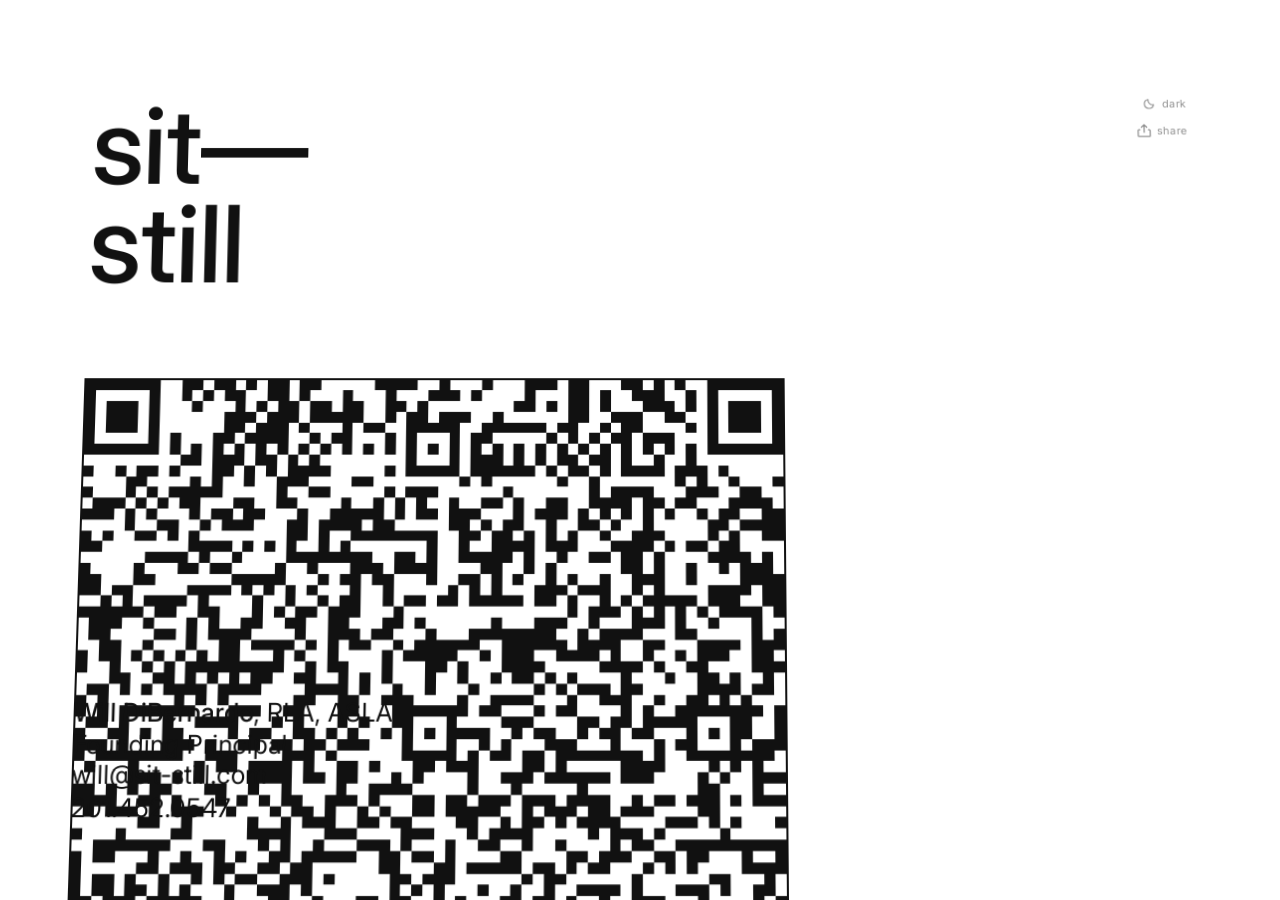
==== commit b640d928: "Complete layout rewrite from pixel-precise spec Canvas: 393×803px (852px screen minus 49px Safari ba" ====
--- a/index.html
+++ b/index.html
@@ -20,7 +20,7 @@
   <link rel="apple-touch-icon" sizes="512x512" href="icons/icon-512.png" />
   <link rel="icon" type="image/png" sizes="192x192" href="icons/icon-192.png" />
 
-  <!-- Inter via Google Fonts — Medium (500) + Regular (400) only -->
+  <!-- Inter: Regular (400) + Medium (500) only -->
   <link rel="preconnect" href="https://fonts.googleapis.com" />
   <link rel="preconnect" href="https://fonts.gstatic.com" crossorigin />
   <link rel="stylesheet" href="https://fonts.googleapis.com/css2?family=Inter:wght@400;500&display=swap" />
@@ -29,89 +29,76 @@
 </head>
 <body class="light">
 
-  <!-- Install prompt — browser only, hidden in standalone PWA -->
+  <!-- Install prompt (browser only, not shown in standalone PWA) -->
   <div class="install-prompt" id="installPrompt" aria-live="polite">
     <span>Add to Home Screen for the full experience</span>
     <button class="install-prompt__dismiss" id="dismissPrompt" aria-label="Dismiss">&#x2715;</button>
   </div>
 
-  <!-- Card background layer -->
+  <!-- Card background -->
   <main class="card" id="card" role="main" aria-label="Sit-Still business card">
 
-    <!-- Wordmark: sit— / still + landscape architecture / los angeles -->
-    <section class="zone--wordmark" aria-label="Sit-Still Landscape Architecture">
-      <div class="wordmark">
-        <span class="wordmark__line">sit&#x2014;</span>
-        <span class="wordmark__line">still</span>
-      </div>
-      <span class="wordmark__sub">landscape architecture</span>
-      <span class="wordmark__sub">los angeles</span>
-    </section>
-
-    <!-- Hairline rule above the QR band -->
-    <div class="rule" role="separator"></div>
-
-    <!-- QR code — left of the action band -->
-    <div class="zone--qr" aria-label="QR code — scan to save contact">
-      <div class="qr-wrap">
-        <div id="qrcode"></div>
-      </div>
-      <p class="qr-label">scan to save contact</p>
+    <!-- Zone 1: Wordmark — top: 10vh, font 109px/0.93, Inter Medium -->
+    <div class="wordmark" aria-label="Sit-Still">
+      <span class="wordmark__line">sit&#x2014;</span>
+      <span class="wordmark__line">still</span>
     </div>
 
-    <!-- Controls — right of the QR -->
-    <div class="zone--controls" role="group" aria-label="Card controls">
+    <!-- Zone 2: QR code square — top: 42vh, 63% content width -->
+    <div class="qr-zone" id="qrcode" aria-label="QR code — scan to save contact"></div>
 
-      <button class="ctrl-btn" id="btnTheme" aria-label="Switch to dark mode">
-        <svg class="icon-moon" viewBox="0 0 18 18" fill="none" aria-hidden="true">
-          <path d="M14.5 10.5A6 6 0 0 1 7.5 3.5a6 6 0 1 0 7 7z" stroke="currentColor" stroke-width="1.5" stroke-linecap="round" stroke-linejoin="round"/>
-        </svg>
-        <svg class="icon-sun" viewBox="0 0 18 18" fill="none" aria-hidden="true">
-          <circle cx="9" cy="9" r="3.5" stroke="currentColor" stroke-width="1.5"/>
-          <line x1="9"    y1="1"    x2="9"    y2="3"    stroke="currentColor" stroke-width="1.5" stroke-linecap="round"/>
-          <line x1="9"    y1="15"   x2="9"    y2="17"   stroke="currentColor" stroke-width="1.5" stroke-linecap="round"/>
-          <line x1="1"    y1="9"    x2="3"    y2="9"    stroke="currentColor" stroke-width="1.5" stroke-linecap="round"/>
-          <line x1="15"   y1="9"    x2="17"   y2="9"    stroke="currentColor" stroke-width="1.5" stroke-linecap="round"/>
-          <line x1="3.22" y1="3.22" x2="4.64" y2="4.64" stroke="currentColor" stroke-width="1.5" stroke-linecap="round"/>
-          <line x1="13.36" y1="13.36" x2="14.78" y2="14.78" stroke="currentColor" stroke-width="1.5" stroke-linecap="round"/>
-          <line x1="14.78" y1="3.22"  x2="13.36" y2="4.64"  stroke="currentColor" stroke-width="1.5" stroke-linecap="round"/>
-          <line x1="4.64"  y1="13.36" x2="3.22"  y2="14.78" stroke="currentColor" stroke-width="1.5" stroke-linecap="round"/>
-        </svg>
-        <span id="themeLabel">dark mode</span>
-      </button>
-
-      <button class="ctrl-btn" id="btnShare" aria-label="Share contact card">
-        <svg viewBox="0 0 16 16" fill="none" aria-hidden="true">
-          <path d="M8 1v9M5 4l3-3 3 3" stroke="currentColor" stroke-width="1.5" stroke-linecap="round" stroke-linejoin="round"/>
-          <path d="M3 7H2a1 1 0 0 0-1 1v6a1 1 0 0 0 1 1h12a1 1 0 0 0 1-1V8a1 1 0 0 0-1-1h-1" stroke="currentColor" stroke-width="1.5" stroke-linecap="round"/>
-        </svg>
-        <span>share</span>
-      </button>
-
-      <a href="https://sit-still.com" class="ctrl-btn" target="_blank" rel="noopener" aria-label="Visit sit-still.com">
-        <svg viewBox="0 0 16 16" fill="none" aria-hidden="true">
-          <circle cx="8" cy="8" r="6.5" stroke="currentColor" stroke-width="1.5"/>
-          <path d="M8 1.5C8 1.5 6 4 6 8s2 6.5 2 6.5M8 1.5C8 1.5 10 4 10 8s-2 6.5-2 6.5M1.5 8h13" stroke="currentColor" stroke-width="1.5" stroke-linecap="round"/>
-        </svg>
-        <span>sit-still.com</span>
-      </a>
-
+    <!-- Zone 3: Name block — top: 77vh, 25px/1.25 -->
+    <!--
+      Line 1: "Will DiBernardo" (Medium 500) + ", RLA, ASLA" (Regular 400) inline
+      Line 2: "Founding Principal" (Regular 400)
+    -->
+    <div class="name-block">
+      <span class="name-block__line">
+        <span class="name-medium">Will DiBernardo</span><span class="name-regular">, RLA, ASLA</span>
+      </span>
+      <span class="name-block__line name-regular">Founding Principal</span>
     </div>
 
-    <!-- Contact name + credentials -->
-    <section class="zone--contact" aria-label="Contact name">
-      <h1 class="name">Will DiBernardo</h1>
-    </section>
+    <!-- Zone 4: Contact body — top: 83.5vh, 25px/1.3, Regular 400 -->
+    <div class="body-block">
+      <a href="mailto:will@sit-still.com" class="body-line">will@sit-still.com</a>
+      <a href="tel:+12014520547"          class="body-line">201.452.0547</a>
+    </div>
 
-    <!-- Contact body lines -->
-    <div class="zone--body" aria-label="Contact details">
-      <div class="contact-details">
-        <span class="contact-line">RLA, ASLA, #6962</span>
-        <span class="contact-line">Founding Principal</span>
-        <a href="mailto:will@sit-still.com" class="contact-line">will@sit-still.com</a>
-        <a href="tel:+12014520547"          class="contact-line">201.452.0547</a>
-      </div>
-    </div>
+    <!-- Theme toggle — top-right, minimal, does not disrupt card face -->
+    <button class="theme-toggle" id="btnTheme" aria-label="Switch to dark mode">
+      <!-- Moon: shown in light mode to offer dark -->
+      <svg class="icon-moon" viewBox="0 0 18 18" fill="none" aria-hidden="true">
+        <path d="M14.5 10.5A6 6 0 0 1 7.5 3.5a6 6 0 1 0 7 7z"
+              stroke="currentColor" stroke-width="1.5"
+              stroke-linecap="round" stroke-linejoin="round"/>
+      </svg>
+      <!-- Sun: shown in dark mode to offer light -->
+      <svg class="icon-sun" viewBox="0 0 18 18" fill="none" aria-hidden="true">
+        <circle cx="9" cy="9" r="3.5" stroke="currentColor" stroke-width="1.5"/>
+        <line x1="9"    y1="1"    x2="9"    y2="3"    stroke="currentColor" stroke-width="1.5" stroke-linecap="round"/>
+        <line x1="9"    y1="15"   x2="9"    y2="17"   stroke="currentColor" stroke-width="1.5" stroke-linecap="round"/>
+        <line x1="1"    y1="9"    x2="3"    y2="9"    stroke="currentColor" stroke-width="1.5" stroke-linecap="round"/>
+        <line x1="15"   y1="9"    x2="17"   y2="9"    stroke="currentColor" stroke-width="1.5" stroke-linecap="round"/>
+        <line x1="3.22" y1="3.22" x2="4.64" y2="4.64" stroke="currentColor" stroke-width="1.5" stroke-linecap="round"/>
+        <line x1="13.36" y1="13.36" x2="14.78" y2="14.78" stroke="currentColor" stroke-width="1.5" stroke-linecap="round"/>
+        <line x1="14.78" y1="3.22"  x2="13.36" y2="4.64"  stroke="currentColor" stroke-width="1.5" stroke-linecap="round"/>
+        <line x1="4.64"  y1="13.36" x2="3.22"  y2="14.78" stroke="currentColor" stroke-width="1.5" stroke-linecap="round"/>
+      </svg>
+      <span id="themeLabel">dark</span>
+    </button>
+
+    <!-- Share button — below theme toggle, right-aligned -->
+    <button class="share-btn" id="btnShare" aria-label="Share contact card">
+      <svg viewBox="0 0 16 16" fill="none" aria-hidden="true">
+        <path d="M8 1v9M5 4l3-3 3 3"
+              stroke="currentColor" stroke-width="1.5"
+              stroke-linecap="round" stroke-linejoin="round"/>
+        <path d="M3 7H2a1 1 0 0 0-1 1v6a1 1 0 0 0 1 1h12a1 1 0 0 0 1-1V8a1 1 0 0 0-1-1h-1"
+              stroke="currentColor" stroke-width="1.5" stroke-linecap="round"/>
+      </svg>
+      <span>share</span>
+    </button>
 
   </main>
 
--- a/style.css
+++ b/style.css
@@ -1,68 +1,37 @@
 /* ══════════════════════════════════════════════════════════════
    Sit-Still Digital Business Card
-   Design values precisely tuned for iPhone 15 Pro (393×852px).
-   Preview at 236×482px (60% scale). Scale factor ×1.6653 (h/v).
-
-   Layout strategy: fixed positioning for each zone so that
-   vh-based tops land exactly where designed, independent of
-   content reflow. The card background is a single fixed layer.
+   Target: iPhone 15 Pro, 393×852px screen
+   Usable canvas: 393×803px (852 − 49px Safari bar)
+
+   All positions are fixed, calculated from spec pixel values:
+     top: Xpx  →  top: calc(X / 803 * 100vh)
+     left/width use px directly (viewport is fixed at ~393px)
+
+   Horizontal margins: 25.6px each side (6.5% × 393)
+   Content column: 341.8px wide
    ══════════════════════════════════════════════════════════════ */
 
-/* ── Tokens ─────────────────────────────────────────────────── */
+/* ── Google Fonts: Inter 400 + 500 only ─────────────────────── */
+/* Loaded via <link> in HTML — declaration here for reference   */
+
+/* ── Colour tokens ──────────────────────────────────────────── */
 
 :root {
-  /* Colours — light mode default */
-  --bg:       #ffffff;
-  --text:     #0f0f0f;
-  --muted:    rgba(15, 15, 15, 0.45);
-  --rule:     rgba(15, 15, 15, 0.15);
-
-  /* Margins */
-  --margin-h:       6.5vw;    /* left + right, symmetric            */
-  --margin-top:     4.5vh;
-  --margin-bottom:  6vh;
-
-  /* Wordmark */
-  --wm-font-size:   27.8vw;   /* 109.1px ÷ 393px × 100             */
-  --wm-line-height: 0.93;
-  --wm-font-weight: 500;
-  --wm-top:         10vh;
-
-  /* QR code */
-  --qr-size:         63%;     /* % of content width                 */
-  --qr-top:          42vh;
-  --qr-border-width: 2.5px;
-
-  /* Contact — name */
-  --name-font-size:   6.35vw; /* 25.0px ÷ 393px × 100              */
-  --name-font-weight: 500;
-  --name-line-height: 1.25;
-  --name-top:         77vh;
-
-  /* Contact — body */
-  --body-font-size:   6.35vw; /* 25.0px ÷ 393px × 100              */
-  --body-line-height: 1.3;
-  --body-gap:         6.77vw; /* 26.6px ÷ 393px × 100              */
-  --body-top:         83.5vh;
-
-  /* Credentials weight */
-  --cred-font-weight: 400;
-
-  /* Transitions */
-  --fade: color 0.35s ease, background-color 0.35s ease,
-          border-color 0.35s ease, opacity 0.35s ease;
-
-  /* Tilt (set by JS) */
-  --tilt-x: 0deg;
-  --tilt-y: 0deg;
-}
-
-/* Dark mode */
+  --bg:        #ffffff;
+  --text:      #111111;
+  --qr-border: #111111;
+  --qr-dark:   #111111;
+  --qr-light:  #ffffff;
+  --fade: background-color 0.3s ease, color 0.3s ease,
+          border-color 0.3s ease, opacity 0.3s ease;
+}
+
 body.dark {
-  --bg:    #0f0f0f;
-  --text:  #f5f3ef;
-  --muted: rgba(245, 243, 239, 0.45);
-  --rule:  rgba(245, 243, 239, 0.15);
+  --bg:        #111111;
+  --text:      #f0f0f0;
+  --qr-border: #f0f0f0;
+  --qr-dark:   #f0f0f0;
+  --qr-light:  #111111;
 }
 
 /* ── Reset ──────────────────────────────────────────────────── */
@@ -74,6 +43,7 @@
 }
 
 html, body {
+  width: 100%;
   height: 100%;
   overflow: hidden;
   touch-action: manipulation;
@@ -81,9 +51,7 @@
 
 body {
   font-family: 'Inter', 'Helvetica Neue', Helvetica, Arial, sans-serif;
-  font-optical-sizing: auto;
   background-color: var(--bg);
-  color: var(--text);
   transition: var(--fade);
   -webkit-font-smoothing: antialiased;
   -moz-osx-font-smoothing: grayscale;
@@ -105,18 +73,231 @@
   border: none;
   cursor: pointer;
   padding: 0;
+  font-family: inherit;
   color: inherit;
-  font-family: inherit;
   touch-action: manipulation;
 }
 
+/* ── Card — full canvas background ─────────────────────────── */
+
+.card {
+  position: fixed;
+  /* Canvas: full width, stops above the 49px Safari bar */
+  top: 0;
+  left: 0;
+  right: 0;
+  bottom: 49px;
+  background-color: var(--bg);
+  transition: background-color 0.3s ease;
+  /* Subtle tilt parallax driven by JS custom properties */
+  will-change: transform;
+  transform:
+    perspective(900px)
+    rotateX(var(--tilt-x, 0deg))
+    rotateY(var(--tilt-y, 0deg));
+  animation: fadeIn 0.45s ease both;
+}
+
+@keyframes fadeIn {
+  from { opacity: 0; }
+  to   { opacity: 1; }
+}
+
+/* ── Zone 1: Wordmark ───────────────────────────────────────── */
+/*
+  Top edge: 80.3px = 10% × 803px
+  Left edge: 25.6px (content margin)
+  Font: Inter Medium 500, 109px, line-height 0.93
+*/
+
+.wordmark {
+  position: fixed;
+  top: 10vh;        /* 80.3px @ 803px canvas height */
+  left: 6.5vw;      /* 25.6px @ 393px */
+  right: 6.5vw;
+  font-family: 'Inter', 'Helvetica Neue', Helvetica, Arial, sans-serif;
+  font-size: 109px;
+  font-weight: 500;
+  line-height: 0.93;
+  letter-spacing: -0.01em;
+  color: var(--text);
+  transition: color 0.3s ease;
+}
+
+.wordmark__line {
+  display: block;
+}
+
+/* ── Zone 2: QR code square ─────────────────────────────────── */
+/*
+  Size: 215.4px = 63% × 341.8px content width
+  Top edge: 337.3px = 42% × 803px
+  Left edge: 25.6px (content margin)
+  Border: 2.5px solid
+*/
+
+.qr-zone {
+  position: fixed;
+  top: 42vh;        /* 337.3px @ 803px */
+  left: 6.5vw;      /* 25.6px */
+  /* Width and height: 63% of content column (341.8px) = 215.4px */
+  width: calc(0.63 * (100vw - 2 * 6.5vw));
+  height: calc(0.63 * (100vw - 2 * 6.5vw));
+  border: 2.5px solid var(--qr-border);
+  transition: border-color 0.3s ease;
+  overflow: hidden;
+}
+
+/* QR canvas fills the square with no extra padding */
+.qr-zone canvas,
+.qr-zone img {
+  width: 100% !important;
+  height: 100% !important;
+  display: block;
+}
+
+/* ── Theme toggle — above QR, right-aligned ─────────────────── */
+/*
+  A minimal icon in the top-right of the canvas.
+  Does not appear on the card face — positioned in the margin area.
+*/
+
+.theme-toggle {
+  position: fixed;
+  top: 10vh;        /* same vertical band as wordmark top */
+  right: 6.5vw;
+  color: var(--text);
+  opacity: 0.45;
+  transition: opacity 0.2s ease, color 0.3s ease;
+  display: flex;
+  align-items: center;
+  gap: 6px;
+  font-family: 'Inter', sans-serif;
+  font-size: 11px;
+  font-weight: 400;
+  letter-spacing: 0.04em;
+}
+
+.theme-toggle:hover,
+.theme-toggle:focus-visible {
+  opacity: 0.9;
+  outline: none;
+}
+
+.theme-toggle svg {
+  width: 14px;
+  height: 14px;
+  flex-shrink: 0;
+}
+
+body.dark  .icon-moon { display: none; }
+body.light .icon-sun  { display: none; }
+
+/* ── Share button — below theme toggle ──────────────────────── */
+
+.share-btn {
+  position: fixed;
+  top: calc(10vh + 28px);   /* just below the theme toggle */
+  right: 6.5vw;
+  color: var(--text);
+  opacity: 0.45;
+  transition: opacity 0.2s ease, color 0.3s ease;
+  display: flex;
+  align-items: center;
+  gap: 6px;
+  font-family: 'Inter', sans-serif;
+  font-size: 11px;
+  font-weight: 400;
+  letter-spacing: 0.04em;
+}
+
+.share-btn:hover,
+.share-btn:focus-visible {
+  opacity: 0.9;
+  outline: none;
+}
+
+.share-btn svg {
+  width: 14px;
+  height: 14px;
+  flex-shrink: 0;
+}
+
+/* ── Zone 3: Contact name block ─────────────────────────────── */
+/*
+  Top edge: 618.3px = 77% × 803px
+  Font: 25px, line-height 1.25
+  "Will DiBernardo" → weight 500 (Medium)
+  ", RLA, ASLA" inline → weight 400 (Regular)
+  "Founding Principal" below → weight 400
+*/
+
+.name-block {
+  position: fixed;
+  top: 77vh;        /* 618.3px @ 803px */
+  left: 6.5vw;
+  right: 6.5vw;
+  font-family: 'Inter', 'Helvetica Neue', Helvetica, Arial, sans-serif;
+  font-size: 25px;
+  line-height: 1.25;
+  color: var(--text);
+  transition: color 0.3s ease;
+}
+
+.name-block__line {
+  display: block;
+}
+
+.name-medium {
+  font-weight: 500;
+}
+
+.name-regular {
+  font-weight: 400;
+}
+
+/* ── Zone 4: Contact body block ─────────────────────────────── */
+/*
+  Top edge: 670.5px = 83.5% × 803px
+  Font: Inter Regular 400, 25px, line-height 1.3
+  The 26.6px gap between name block bottom and body top is
+  already encoded in the vh positions. margin-top is set to
+  26.6px as a fallback for variable name-block heights.
+*/
+
+.body-block {
+  position: fixed;
+  top: 83.5vh;      /* 670.5px @ 803px */
+  left: 6.5vw;
+  right: 6.5vw;
+  font-family: 'Inter', 'Helvetica Neue', Helvetica, Arial, sans-serif;
+  font-size: 25px;
+  font-weight: 400;
+  line-height: 1.3;
+  color: var(--text);
+  transition: color 0.3s ease;
+  -webkit-user-select: text;
+  user-select: text;
+}
+
+.body-block a {
+  color: inherit;
+  text-decoration: none;
+  -webkit-user-select: text;
+  user-select: text;
+}
+
+.body-line {
+  display: block;
+}
+
 /* ── Install prompt ─────────────────────────────────────────── */
 
 .install-prompt {
   position: fixed;
-  top: max(env(safe-area-inset-top), 12px);
-  left: var(--margin-h);
-  right: var(--margin-h);
+  top: 0;
+  left: 6.5vw;
+  right: 6.5vw;
   z-index: 200;
   background-color: var(--text);
   color: var(--bg);
@@ -129,8 +310,8 @@
   font-weight: 400;
   line-height: 1.5;
   opacity: 0;
-  transform: translateY(-6px);
-  transition: opacity 0.4s ease, transform 0.4s ease;
+  transform: translateY(-4px);
+  transition: opacity 0.35s ease, transform 0.35s ease;
   pointer-events: none;
 }
 
@@ -142,209 +323,10 @@
 
 .install-prompt__dismiss {
   font-size: 14px;
-  opacity: 0.55;
+  opacity: 0.5;
   flex-shrink: 0;
   padding: 4px;
   color: var(--bg);
-}
-
-/* ── Card background ────────────────────────────────────────── */
-
-.card {
-  position: fixed;
-  inset: 0;
-  background-color: var(--bg);
-  transition: var(--fade), transform 0.22s ease-out;
-  will-change: transform;
-  transform:
-    perspective(900px)
-    rotateX(var(--tilt-x))
-    rotateY(var(--tilt-y));
-  animation: fadeIn 0.5s cubic-bezier(0.16, 1, 0.3, 1) both;
-}
-
-@keyframes fadeIn {
-  from { opacity: 0; }
-  to   { opacity: 1; }
-}
-
-/* ── Wordmark ───────────────────────────────────────────────── */
-
-.zone--wordmark {
-  position: fixed;
-  top: var(--wm-top);
-  left: var(--margin-h);
-  right: var(--margin-h);
-}
-
-.wordmark {
-  line-height: var(--wm-line-height);
-}
-
-.wordmark__line {
-  display: block;
-  font-size: var(--wm-font-size);
-  font-weight: var(--wm-font-weight);
-  letter-spacing: -0.01em;
-  color: var(--text);
-  transition: color 0.35s ease;
-}
-
-.wordmark__sub {
-  display: block;
-  font-size: var(--body-font-size);
-  font-weight: 400;
-  line-height: var(--body-line-height);
-  letter-spacing: 0;
-  color: var(--text);
-  opacity: 0.45;
-  transition: color 0.35s ease, opacity 0.35s ease;
-  /* First sub line gets a gap above to separate from wordmark */
-}
-
-.wordmark__sub:first-of-type {
-  margin-top: 2.5vh;
-}
-
-/* ── QR code ────────────────────────────────────────────────── */
-
-.zone--qr {
-  position: fixed;
-  top: var(--qr-top);
-  left: var(--margin-h);
-  /* Width = 63% of content area */
-  width: calc(var(--qr-size) * (100vw - 2 * var(--margin-h)) / 100);
-}
-
-.qr-wrap {
-  width: 100%;
-  aspect-ratio: 1 / 1;
-  overflow: hidden;
-  /* Hairline border matching the rule colour */
-  outline: var(--qr-border-width) solid var(--rule);
-  outline-offset: -1px;
-  transition: outline-color 0.35s ease;
-}
-
-.qr-wrap canvas,
-.qr-wrap img {
-  width: 100% !important;
-  height: 100% !important;
-  display: block;
-}
-
-.qr-label {
-  margin-top: 1.5vh;
-  font-size: 3vw;
-  font-weight: 400;
-  letter-spacing: 0.04em;
-  color: var(--text);
-  opacity: 0.4;
-  transition: color 0.35s ease, opacity 0.35s ease;
-}
-
-/* ── Controls (theme + share) — right of QR ────────────────── */
-/*
-  Sits in the same horizontal band as the QR, right-aligned.
-  Gap between QR right edge and controls left edge = 3vw.
-*/
-
-.zone--controls {
-  position: fixed;
-  top: var(--qr-top);
-  /* Left edge = margin-h + qr-width + gap */
-  left: calc(var(--margin-h) + var(--qr-size) * (100vw - 2 * var(--margin-h)) / 100 + 3vw);
-  right: var(--margin-h);
-  display: flex;
-  flex-direction: column;
-  gap: 2.5vh;
-}
-
-.ctrl-btn {
-  display: flex;
-  align-items: center;
-  gap: 1.8vw;
-  font-size: 3vw;
-  font-weight: 400;
-  letter-spacing: 0.03em;
-  color: var(--text);
-  opacity: 0.5;
-  transition: opacity 0.2s ease, color 0.35s ease;
-  white-space: nowrap;
-}
-
-.ctrl-btn:hover,
-.ctrl-btn:focus-visible {
-  opacity: 1;
-  outline: none;
-}
-
-.ctrl-btn svg {
-  flex-shrink: 0;
-  width: 3.5vw;
-  height: 3.5vw;
-}
-
-body.dark  .icon-moon { display: none; }
-body.light .icon-sun  { display: none; }
-
-/* ── Hairline rule ──────────────────────────────────────────── */
-
-.rule {
-  position: fixed;
-  /* Sits between phone number (~body-top + ~4 lines) and QR.
-     Visually placed just above the QR top, offset by a small gap. */
-  top: calc(var(--qr-top) - 3vh);
-  left: var(--margin-h);
-  right: var(--margin-h);
-  height: 1px;
-  background-color: var(--rule);
-  transition: background-color 0.35s ease;
-}
-
-/* ── Contact — name block ───────────────────────────────────── */
-
-.zone--contact {
-  position: fixed;
-  top: var(--name-top);
-  left: var(--margin-h);
-  right: var(--margin-h);
-}
-
-.name {
-  font-size: var(--name-font-size);
-  font-weight: var(--name-font-weight);
-  line-height: var(--name-line-height);
-  letter-spacing: -0.01em;
-  color: var(--text);
-  transition: color 0.35s ease;
-}
-
-/* ── Contact — body lines ───────────────────────────────────── */
-
-.zone--body {
-  position: fixed;
-  top: var(--body-top);
-  left: var(--margin-h);
-  right: var(--margin-h);
-  /* gap between name block and body = --body-gap handled by top offset */
-}
-
-.contact-details {
-  display: flex;
-  flex-direction: column;
-}
-
-.contact-line {
-  display: block;
-  font-size: var(--body-font-size);
-  font-weight: var(--cred-font-weight);
-  line-height: var(--body-line-height);
-  letter-spacing: 0;
-  color: var(--text);
-  transition: color 0.35s ease;
-  -webkit-user-select: text;
-  user-select: text;
 }
 
 /* ── Reduced motion ─────────────────────────────────────────── */
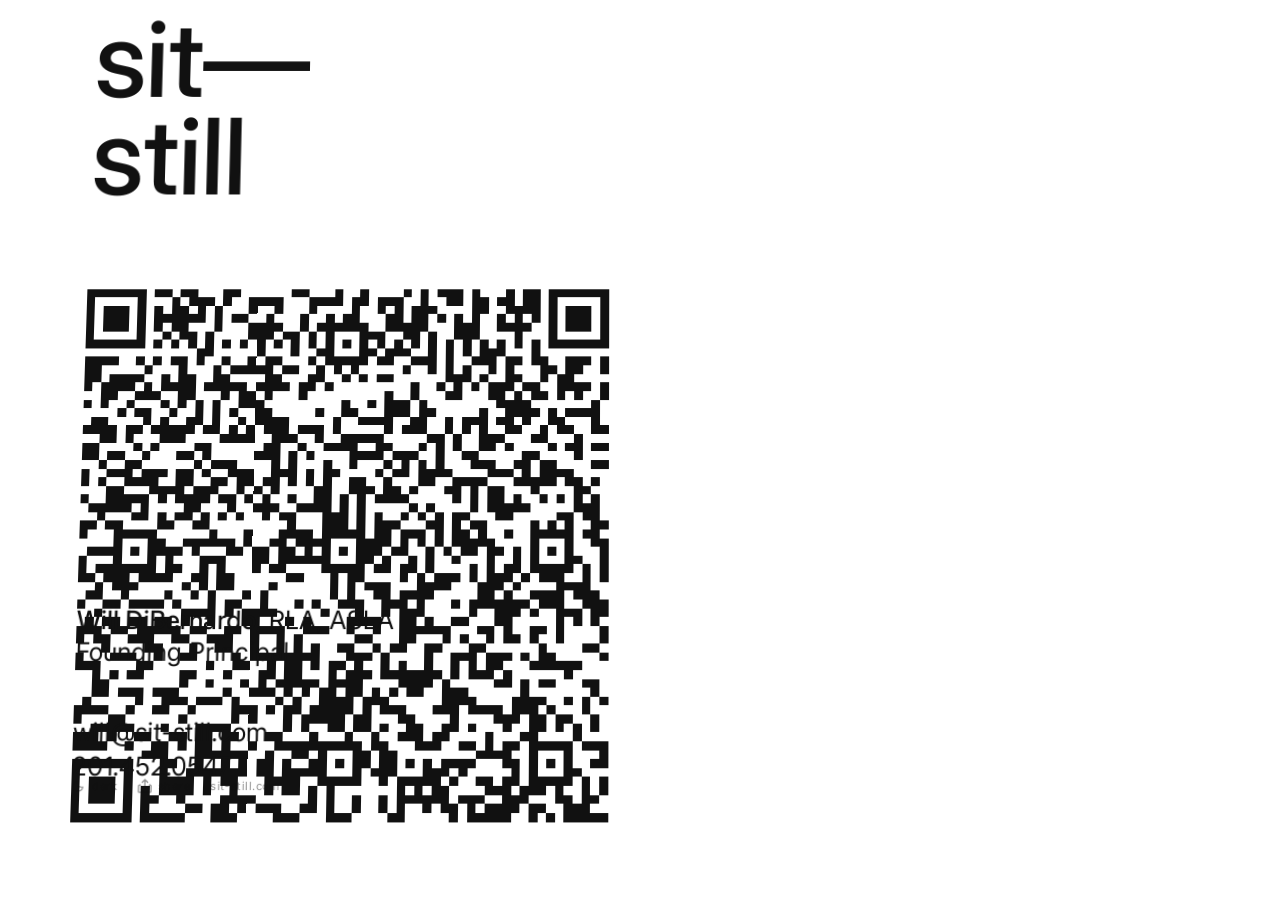
==== commit ec287120: "Layout up 10%, smaller borderless QR, bottom action bar, simpler QR - Shift all zone tops up ~10vh (" ====
--- a/index.html
+++ b/index.html
@@ -59,46 +59,54 @@
       <span class="name-block__line name-regular">Founding Principal</span>
     </div>
 
-    <!-- Zone 4: Contact body — top: 83.5vh, 25px/1.3, Regular 400 -->
+    <!-- Zone 4: Contact body — top: 79vh, 25px/1.3, Regular 400 -->
     <div class="body-block">
-      <a href="mailto:will@sit-still.com" class="body-line">will@sit-still.com</a>
-      <a href="tel:+12014520547"          class="body-line">201.452.0547</a>
+      <span class="body-line">will@sit-still.com</span>
+      <a href="tel:+12014520547" class="body-line">201.452.0547</a>
     </div>
 
-    <!-- Theme toggle — top-right, minimal, does not disrupt card face -->
-    <button class="theme-toggle" id="btnTheme" aria-label="Switch to dark mode">
-      <!-- Moon: shown in light mode to offer dark -->
-      <svg class="icon-moon" viewBox="0 0 18 18" fill="none" aria-hidden="true">
-        <path d="M14.5 10.5A6 6 0 0 1 7.5 3.5a6 6 0 1 0 7 7z"
-              stroke="currentColor" stroke-width="1.5"
-              stroke-linecap="round" stroke-linejoin="round"/>
-      </svg>
-      <!-- Sun: shown in dark mode to offer light -->
-      <svg class="icon-sun" viewBox="0 0 18 18" fill="none" aria-hidden="true">
-        <circle cx="9" cy="9" r="3.5" stroke="currentColor" stroke-width="1.5"/>
-        <line x1="9"    y1="1"    x2="9"    y2="3"    stroke="currentColor" stroke-width="1.5" stroke-linecap="round"/>
-        <line x1="9"    y1="15"   x2="9"    y2="17"   stroke="currentColor" stroke-width="1.5" stroke-linecap="round"/>
-        <line x1="1"    y1="9"    x2="3"    y2="9"    stroke="currentColor" stroke-width="1.5" stroke-linecap="round"/>
-        <line x1="15"   y1="9"    x2="17"   y2="9"    stroke="currentColor" stroke-width="1.5" stroke-linecap="round"/>
-        <line x1="3.22" y1="3.22" x2="4.64" y2="4.64" stroke="currentColor" stroke-width="1.5" stroke-linecap="round"/>
-        <line x1="13.36" y1="13.36" x2="14.78" y2="14.78" stroke="currentColor" stroke-width="1.5" stroke-linecap="round"/>
-        <line x1="14.78" y1="3.22"  x2="13.36" y2="4.64"  stroke="currentColor" stroke-width="1.5" stroke-linecap="round"/>
-        <line x1="4.64"  y1="13.36" x2="3.22"  y2="14.78" stroke="currentColor" stroke-width="1.5" stroke-linecap="round"/>
-      </svg>
-      <span id="themeLabel">dark</span>
-    </button>
+    <!-- Bottom bar — dark toggle | share | sit-still.com -->
+    <div class="bottom-bar">
 
-    <!-- Share button — below theme toggle, right-aligned -->
-    <button class="share-btn" id="btnShare" aria-label="Share contact card">
-      <svg viewBox="0 0 16 16" fill="none" aria-hidden="true">
-        <path d="M8 1v9M5 4l3-3 3 3"
-              stroke="currentColor" stroke-width="1.5"
-              stroke-linecap="round" stroke-linejoin="round"/>
-        <path d="M3 7H2a1 1 0 0 0-1 1v6a1 1 0 0 0 1 1h12a1 1 0 0 0 1-1V8a1 1 0 0 0-1-1h-1"
-              stroke="currentColor" stroke-width="1.5" stroke-linecap="round"/>
-      </svg>
-      <span>share</span>
-    </button>
+      <!-- Theme toggle -->
+      <button class="theme-toggle" id="btnTheme" aria-label="Switch to dark mode">
+        <!-- Moon: shown in light mode to offer dark -->
+        <svg class="icon-moon" viewBox="0 0 18 18" fill="none" aria-hidden="true">
+          <path d="M14.5 10.5A6 6 0 0 1 7.5 3.5a6 6 0 1 0 7 7z"
+                stroke="currentColor" stroke-width="1.5"
+                stroke-linecap="round" stroke-linejoin="round"/>
+        </svg>
+        <!-- Sun: shown in dark mode to offer light -->
+        <svg class="icon-sun" viewBox="0 0 18 18" fill="none" aria-hidden="true">
+          <circle cx="9" cy="9" r="3.5" stroke="currentColor" stroke-width="1.5"/>
+          <line x1="9"    y1="1"    x2="9"    y2="3"    stroke="currentColor" stroke-width="1.5" stroke-linecap="round"/>
+          <line x1="9"    y1="15"   x2="9"    y2="17"   stroke="currentColor" stroke-width="1.5" stroke-linecap="round"/>
+          <line x1="1"    y1="9"    x2="3"    y2="9"    stroke="currentColor" stroke-width="1.5" stroke-linecap="round"/>
+          <line x1="15"   y1="9"    x2="17"   y2="9"    stroke="currentColor" stroke-width="1.5" stroke-linecap="round"/>
+          <line x1="3.22" y1="3.22" x2="4.64" y2="4.64" stroke="currentColor" stroke-width="1.5" stroke-linecap="round"/>
+          <line x1="13.36" y1="13.36" x2="14.78" y2="14.78" stroke="currentColor" stroke-width="1.5" stroke-linecap="round"/>
+          <line x1="14.78" y1="3.22"  x2="13.36" y2="4.64"  stroke="currentColor" stroke-width="1.5" stroke-linecap="round"/>
+          <line x1="4.64"  y1="13.36" x2="3.22"  y2="14.78" stroke="currentColor" stroke-width="1.5" stroke-linecap="round"/>
+        </svg>
+        <span id="themeLabel">dark</span>
+      </button>
+
+      <!-- Share button -->
+      <button class="share-btn" id="btnShare" aria-label="Share contact card">
+        <svg viewBox="0 0 16 16" fill="none" aria-hidden="true">
+          <path d="M8 1v9M5 4l3-3 3 3"
+                stroke="currentColor" stroke-width="1.5"
+                stroke-linecap="round" stroke-linejoin="round"/>
+          <path d="M3 7H2a1 1 0 0 0-1 1v6a1 1 0 0 0 1 1h12a1 1 0 0 0 1-1V8a1 1 0 0 0-1-1h-1"
+                stroke="currentColor" stroke-width="1.5" stroke-linecap="round"/>
+        </svg>
+        <span>share</span>
+      </button>
+
+      <!-- Website link -->
+      <a href="https://sit-still.com" class="website-link" target="_blank" rel="noopener">sit-still.com</a>
+
+    </div>
 
   </main>
 
--- a/style.css
+++ b/style.css
@@ -105,14 +105,14 @@
 
 /* ── Zone 1: Wordmark ───────────────────────────────────────── */
 /*
-  Top edge: 80.3px = 10% × 803px
+  Shifted up ~10vh from original 10vh spec → now 0vh
   Left edge: 25.6px (content margin)
   Font: Inter Medium 500, 109px, line-height 0.93
 */
 
 .wordmark {
   position: fixed;
-  top: 10vh;        /* 80.3px @ 803px canvas height */
+  top: 0vh;         /* shifted up ~10vh from original 10vh */
   left: 6.5vw;      /* 25.6px @ 393px */
   right: 6.5vw;
   font-family: 'Inter', 'Helvetica Neue', Helvetica, Arial, sans-serif;
@@ -130,21 +130,19 @@
 
 /* ── Zone 2: QR code square ─────────────────────────────────── */
 /*
-  Size: 215.4px = 63% × 341.8px content width
-  Top edge: 337.3px = 42% × 803px
+  Size: 47.25% of content width (original 63% × 75% reduction)
+  Top edge: shifted up ~10vh → 32vh
   Left edge: 25.6px (content margin)
-  Border: 2.5px solid
+  No border.
 */
 
 .qr-zone {
   position: fixed;
-  top: 42vh;        /* 337.3px @ 803px */
+  top: 32vh;        /* shifted up ~10vh from original 42vh */
   left: 6.5vw;      /* 25.6px */
-  /* Width and height: 63% of content column (341.8px) = 215.4px */
-  width: calc(0.63 * (100vw - 2 * 6.5vw));
-  height: calc(0.63 * (100vw - 2 * 6.5vw));
-  border: 2.5px solid var(--qr-border);
-  transition: border-color 0.3s ease;
+  /* Width and height: 47.25% of content column (63% × 75%) */
+  width: calc(0.4725 * (100vw - 2 * 6.5vw));
+  height: calc(0.4725 * (100vw - 2 * 6.5vw));
   overflow: hidden;
 }
 
@@ -156,19 +154,27 @@
   display: block;
 }
 
-/* ── Theme toggle — above QR, right-aligned ─────────────────── */
-/*
-  A minimal icon in the top-right of the canvas.
-  Does not appear on the card face — positioned in the margin area.
-*/
-
-.theme-toggle {
-  position: fixed;
-  top: 10vh;        /* same vertical band as wordmark top */
-  right: 6.5vw;
-  color: var(--text);
-  opacity: 0.45;
-  transition: opacity 0.2s ease, color 0.3s ease;
+/* ── Bottom bar — dark toggle | share | sit-still.com ───────── */
+/*
+  Fixed to the bottom of the usable canvas (above Safari bar).
+  Three items in a row: theme toggle, share button, website link.
+*/
+
+.bottom-bar {
+  position: fixed;
+  bottom: calc(49px + 16px);   /* above Safari bar with breathing room */
+  left: 6.5vw;
+  right: 6.5vw;
+  display: flex;
+  align-items: center;
+  gap: 20px;
+  color: var(--text);
+  transition: color 0.3s ease;
+}
+
+.theme-toggle,
+.share-btn,
+.website-link {
   display: flex;
   align-items: center;
   gap: 6px;
@@ -176,56 +182,35 @@
   font-size: 11px;
   font-weight: 400;
   letter-spacing: 0.04em;
+  color: var(--text);
+  opacity: 0.45;
+  transition: opacity 0.2s ease, color 0.3s ease;
+  text-decoration: none;
 }
 
 .theme-toggle:hover,
-.theme-toggle:focus-visible {
+.theme-toggle:focus-visible,
+.share-btn:hover,
+.share-btn:focus-visible,
+.website-link:hover,
+.website-link:focus-visible {
   opacity: 0.9;
   outline: none;
 }
 
-.theme-toggle svg {
-  width: 14px;
-  height: 14px;
-  flex-shrink: 0;
-}
-
-body.dark  .icon-moon { display: none; }
-body.light .icon-sun  { display: none; }
-
-/* ── Share button — below theme toggle ──────────────────────── */
-
-.share-btn {
-  position: fixed;
-  top: calc(10vh + 28px);   /* just below the theme toggle */
-  right: 6.5vw;
-  color: var(--text);
-  opacity: 0.45;
-  transition: opacity 0.2s ease, color 0.3s ease;
-  display: flex;
-  align-items: center;
-  gap: 6px;
-  font-family: 'Inter', sans-serif;
-  font-size: 11px;
-  font-weight: 400;
-  letter-spacing: 0.04em;
-}
-
-.share-btn:hover,
-.share-btn:focus-visible {
-  opacity: 0.9;
-  outline: none;
-}
-
+.theme-toggle svg,
 .share-btn svg {
   width: 14px;
   height: 14px;
   flex-shrink: 0;
 }
 
+body.dark  .icon-moon { display: none; }
+body.light .icon-sun  { display: none; }
+
 /* ── Zone 3: Contact name block ─────────────────────────────── */
 /*
-  Top edge: 618.3px = 77% × 803px
+  Top edge: shifted up ~10vh → 67vh
   Font: 25px, line-height 1.25
   "Will DiBernardo" → weight 500 (Medium)
   ", RLA, ASLA" inline → weight 400 (Regular)
@@ -234,7 +219,7 @@
 
 .name-block {
   position: fixed;
-  top: 77vh;        /* 618.3px @ 803px */
+  top: 67vh;        /* shifted up ~10vh from original 77vh */
   left: 6.5vw;
   right: 6.5vw;
   font-family: 'Inter', 'Helvetica Neue', Helvetica, Arial, sans-serif;
@@ -258,16 +243,14 @@
 
 /* ── Zone 4: Contact body block ─────────────────────────────── */
 /*
-  Top edge: 670.5px = 83.5% × 803px
+  Top edge: shifted up ~10vh from 83.5vh, then extra gap added
+  to increase spacing below "Founding Principal" → 79vh
   Font: Inter Regular 400, 25px, line-height 1.3
-  The 26.6px gap between name block bottom and body top is
-  already encoded in the vh positions. margin-top is set to
-  26.6px as a fallback for variable name-block heights.
 */
 
 .body-block {
   position: fixed;
-  top: 83.5vh;      /* 670.5px @ 803px */
+  top: 79vh;        /* shifted up ~10vh, plus larger gap from name-block */
   left: 6.5vw;
   right: 6.5vw;
   font-family: 'Inter', 'Helvetica Neue', Helvetica, Arial, sans-serif;
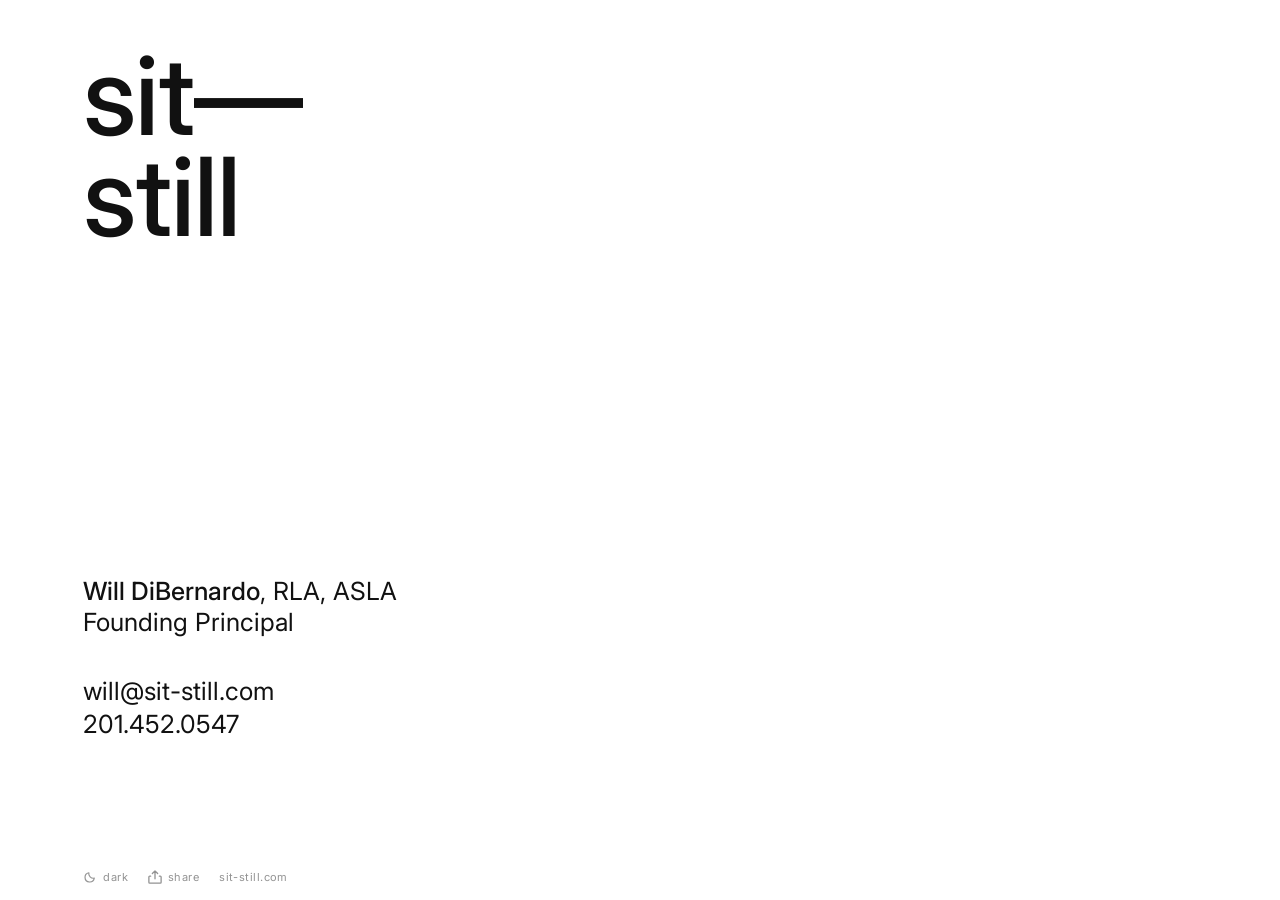
==== commit 2df9d358: "Fix QR not rendering on Safari + bottom bar overlapping content QR fix: - buildQRCode() now waits fo" ====
--- a/index.html
+++ b/index.html
@@ -111,6 +111,6 @@
   </main>
 
   <script src="qrcode.min.js"></script>
-  <script src="app.js" defer></script>
+  <script src="app.js"></script>
 </body>
 </html>
--- a/style.css
+++ b/style.css
@@ -82,11 +82,11 @@
 
 .card {
   position: fixed;
-  /* Canvas: full width, stops above the 49px Safari bar */
+  /* Canvas: full width, stops above Safari bar / home indicator */
   top: 0;
   left: 0;
   right: 0;
-  bottom: 49px;
+  bottom: env(safe-area-inset-bottom, 0px);
   background-color: var(--bg);
   transition: background-color 0.3s ease;
   /* Subtle tilt parallax driven by JS custom properties */
@@ -105,14 +105,16 @@
 
 /* ── Zone 1: Wordmark ───────────────────────────────────────── */
 /*
-  Shifted up ~10vh from original 10vh spec → now 0vh
+  Top: 5vh (moved down 5% from previous 0vh)
   Left edge: 25.6px (content margin)
   Font: Inter Medium 500, 109px, line-height 0.93
+  Two lines × 109px × 0.93 ≈ 203px tall ≈ 25.3vh on 803px canvas
+  Wordmark bottom ≈ 5 + 25.3 = 30.3vh
 */
 
 .wordmark {
   position: fixed;
-  top: 0vh;         /* shifted up ~10vh from original 10vh */
+  top: 5vh;
   left: 6.5vw;      /* 25.6px @ 393px */
   right: 6.5vw;
   font-family: 'Inter', 'Helvetica Neue', Helvetica, Arial, sans-serif;
@@ -130,17 +132,19 @@
 
 /* ── Zone 2: QR code square ─────────────────────────────────── */
 /*
-  Size: 47.25% of content width (original 63% × 75% reduction)
-  Top edge: shifted up ~10vh → 32vh
+  Equal gap above and below the QR:
+    Gap above = QR top − wordmark bottom = 37vh − 30.3vh ≈ 6.7vh
+    QR size   = 47.25% of content width ≈ 20vh on 803px canvas
+    QR bottom ≈ 37 + 20 = 57vh
+    Name top  = 57 + 6.7 ≈ 64vh  (set in Zone 3)
   Left edge: 25.6px (content margin)
   No border.
 */
 
 .qr-zone {
   position: fixed;
-  top: 32vh;        /* shifted up ~10vh from original 42vh */
+  top: 37vh;
   left: 6.5vw;      /* 25.6px */
-  /* Width and height: 47.25% of content column (63% × 75%) */
   width: calc(0.4725 * (100vw - 2 * 6.5vw));
   height: calc(0.4725 * (100vw - 2 * 6.5vw));
   overflow: hidden;
@@ -161,8 +165,8 @@
 */
 
 .bottom-bar {
-  position: fixed;
-  bottom: calc(49px + 16px);   /* above Safari bar with breathing room */
+  position: absolute;
+  bottom: 16px;     /* 16px above bottom of .card (which already stops above Safari bar) */
   left: 6.5vw;
   right: 6.5vw;
   display: flex;
@@ -210,16 +214,19 @@
 
 /* ── Zone 3: Contact name block ─────────────────────────────── */
 /*
-  Top edge: shifted up ~10vh → 67vh
+  Top edge: QR bottom (57vh) + gap above QR (6.7vh) ≈ 64vh
+  Equal spacing above and below the QR code.
   Font: 25px, line-height 1.25
   "Will DiBernardo" → weight 500 (Medium)
   ", RLA, ASLA" inline → weight 400 (Regular)
   "Founding Principal" below → weight 400
+  Name block height: 2 lines × 25px × 1.25 = 62.5px ≈ 7.8vh
+  Name block bottom ≈ 64 + 7.8 = 71.8vh
 */
 
 .name-block {
   position: fixed;
-  top: 67vh;        /* shifted up ~10vh from original 77vh */
+  top: 64vh;
   left: 6.5vw;
   right: 6.5vw;
   font-family: 'Inter', 'Helvetica Neue', Helvetica, Arial, sans-serif;
@@ -243,14 +250,14 @@
 
 /* ── Zone 4: Contact body block ─────────────────────────────── */
 /*
-  Top edge: shifted up ~10vh from 83.5vh, then extra gap added
-  to increase spacing below "Founding Principal" → 79vh
+  Top edge: name-block bottom (71.8vh) + small tight gap ≈ 75vh
+  Slightly tighter than before — email sits close under Founding Principal.
   Font: Inter Regular 400, 25px, line-height 1.3
 */
 
 .body-block {
   position: fixed;
-  top: 79vh;        /* shifted up ~10vh, plus larger gap from name-block */
+  top: 75vh;
   left: 6.5vw;
   right: 6.5vw;
   font-family: 'Inter', 'Helvetica Neue', Helvetica, Arial, sans-serif;
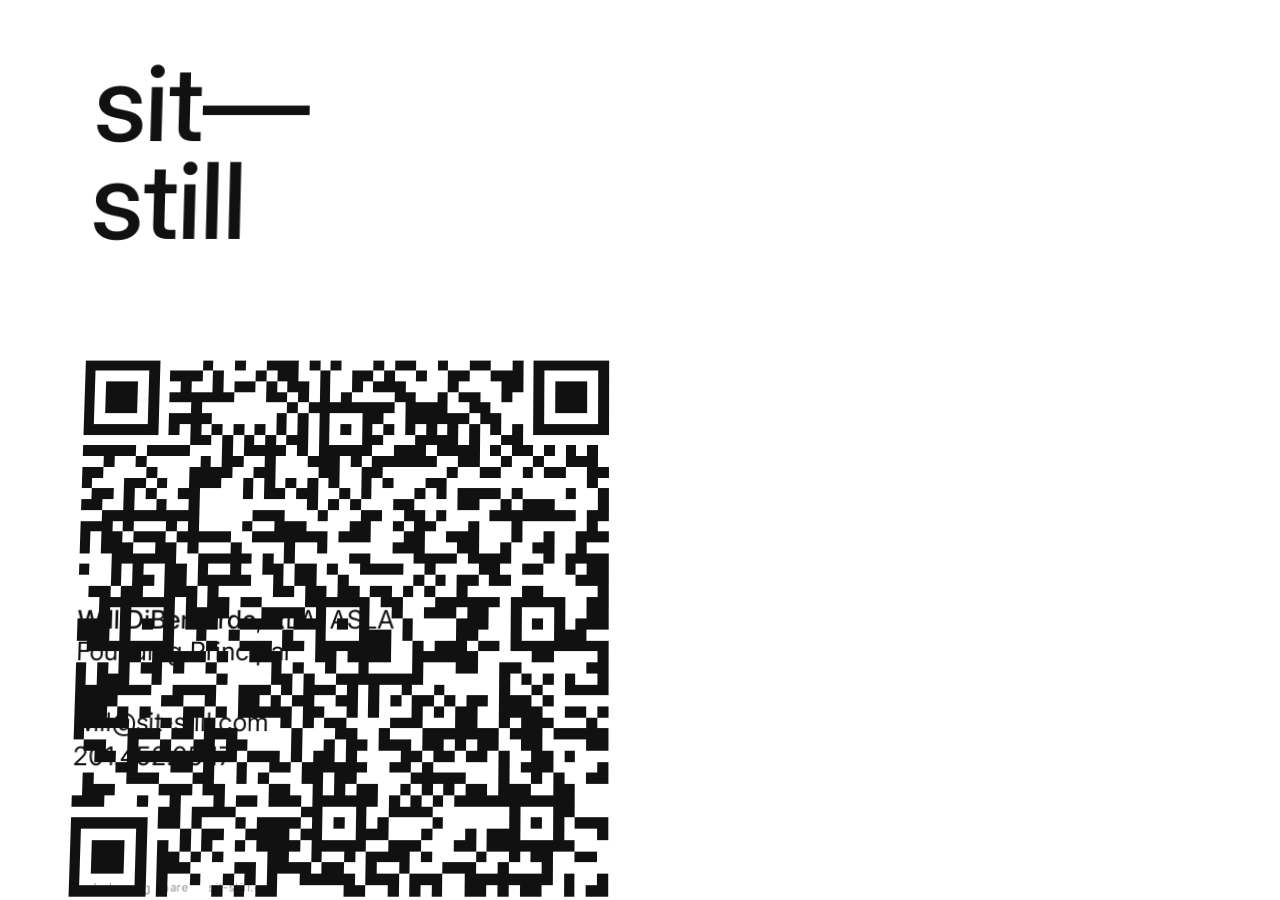
==== commit cbf9c62f: "Replace placeholder icons with Sit-Still wordmark logo Resized the Sit-Still wordmark PNG (1024x1024" ====
--- a/index.html
+++ b/index.html
@@ -15,7 +15,8 @@
   <title>Sit—Still</title>
 
   <link rel="manifest" href="manifest.json" />
-  <link rel="apple-touch-icon" href="icons/icon-192.png" />
+  <link rel="apple-touch-icon" href="icons/icon-180.png" />
+  <link rel="apple-touch-icon" sizes="180x180" href="icons/icon-180.png" />
   <link rel="apple-touch-icon" sizes="192x192" href="icons/icon-192.png" />
   <link rel="apple-touch-icon" sizes="512x512" href="icons/icon-512.png" />
   <link rel="icon" type="image/png" sizes="192x192" href="icons/icon-192.png" />
@@ -62,7 +63,7 @@
     <!-- Zone 4: Contact body — top: 79vh, 25px/1.3, Regular 400 -->
     <div class="body-block">
       <span class="body-line">will@sit-still.com</span>
-      <a href="tel:+12014520547" class="body-line">201.452.0547</a>
+      <span class="body-line">201.452.0547</span>
     </div>
 
     <!-- Bottom bar — dark toggle | share | sit-still.com -->
--- a/style.css
+++ b/style.css
@@ -1,27 +1,18 @@
 /* ══════════════════════════════════════════════════════════════
    Sit-Still Digital Business Card
-   Target: iPhone 15 Pro, 393×852px screen
-   Usable canvas: 393×803px (852 − 49px Safari bar)
-
-   All positions are fixed, calculated from spec pixel values:
-     top: Xpx  →  top: calc(X / 803 * 100vh)
-     left/width use px directly (viewport is fixed at ~393px)
-
-   Horizontal margins: 25.6px each side (6.5% × 393)
-   Content column: 341.8px wide
+
+   .card is the full-screen container. Because it has a CSS
+   transform (for tilt parallax), all children use position:
+   absolute with percentage-based top values (% of .card height).
+
+   Horizontal margins: 6.5% each side.
    ══════════════════════════════════════════════════════════════ */
-
-/* ── Google Fonts: Inter 400 + 500 only ─────────────────────── */
-/* Loaded via <link> in HTML — declaration here for reference   */
 
 /* ── Colour tokens ──────────────────────────────────────────── */
 
 :root {
   --bg:        #ffffff;
   --text:      #111111;
-  --qr-border: #111111;
-  --qr-dark:   #111111;
-  --qr-light:  #ffffff;
   --fade: background-color 0.3s ease, color 0.3s ease,
           border-color 0.3s ease, opacity 0.3s ease;
 }
@@ -29,9 +20,6 @@
 body.dark {
   --bg:        #111111;
   --text:      #f0f0f0;
-  --qr-border: #f0f0f0;
-  --qr-dark:   #f0f0f0;
-  --qr-light:  #111111;
 }
 
 /* ── Reset ──────────────────────────────────────────────────── */
@@ -78,18 +66,16 @@
   touch-action: manipulation;
 }
 
-/* ── Card — full canvas background ─────────────────────────── */
+/* ── Card — full canvas ──────────────────────────────────────── */
 
 .card {
   position: fixed;
-  /* Canvas: full width, stops above Safari bar / home indicator */
   top: 0;
   left: 0;
   right: 0;
   bottom: env(safe-area-inset-bottom, 0px);
   background-color: var(--bg);
   transition: background-color 0.3s ease;
-  /* Subtle tilt parallax driven by JS custom properties */
   will-change: transform;
   transform:
     perspective(900px)
@@ -104,19 +90,12 @@
 }
 
 /* ── Zone 1: Wordmark ───────────────────────────────────────── */
-/*
-  Top: 5vh (moved down 5% from previous 0vh)
-  Left edge: 25.6px (content margin)
-  Font: Inter Medium 500, 109px, line-height 0.93
-  Two lines × 109px × 0.93 ≈ 203px tall ≈ 25.3vh on 803px canvas
-  Wordmark bottom ≈ 5 + 25.3 = 30.3vh
-*/
 
 .wordmark {
-  position: fixed;
-  top: 5vh;
-  left: 6.5vw;      /* 25.6px @ 393px */
-  right: 6.5vw;
+  position: absolute;
+  top: 5%;
+  left: 6.5%;
+  right: 6.5%;
   font-family: 'Inter', 'Helvetica Neue', Helvetica, Arial, sans-serif;
   font-size: 109px;
   font-weight: 500;
@@ -131,26 +110,16 @@
 }
 
 /* ── Zone 2: QR code square ─────────────────────────────────── */
-/*
-  Equal gap above and below the QR:
-    Gap above = QR top − wordmark bottom = 37vh − 30.3vh ≈ 6.7vh
-    QR size   = 47.25% of content width ≈ 20vh on 803px canvas
-    QR bottom ≈ 37 + 20 = 57vh
-    Name top  = 57 + 6.7 ≈ 64vh  (set in Zone 3)
-  Left edge: 25.6px (content margin)
-  No border.
-*/
 
 .qr-zone {
-  position: fixed;
-  top: 37vh;
-  left: 6.5vw;      /* 25.6px */
-  width: calc(0.4725 * (100vw - 2 * 6.5vw));
-  height: calc(0.4725 * (100vw - 2 * 6.5vw));
+  position: absolute;
+  top: 40%;
+  left: 6.5%;
+  width: calc(0.4725 * (100% - 2 * 6.5%));
+  aspect-ratio: 1;
   overflow: hidden;
 }
 
-/* QR canvas fills the square with no extra padding */
 .qr-zone canvas,
 .qr-zone img {
   width: 100% !important;
@@ -158,22 +127,66 @@
   display: block;
 }
 
-/* ── Bottom bar — dark toggle | share | sit-still.com ───────── */
-/*
-  Fixed to the bottom of the usable canvas (above Safari bar).
-  Three items in a row: theme toggle, share button, website link.
-*/
+/* ── Zone 3: Contact name block ─────────────────────────────── */
+
+.name-block {
+  position: absolute;
+  top: 67%;
+  left: 6.5%;
+  right: 6.5%;
+  font-family: 'Inter', 'Helvetica Neue', Helvetica, Arial, sans-serif;
+  font-size: 25px;
+  line-height: 1.25;
+  color: var(--text);
+  transition: color 0.3s ease;
+}
+
+.name-block__line {
+  display: block;
+}
+
+.name-medium {
+  font-weight: 500;
+}
+
+.name-regular {
+  font-weight: 400;
+}
+
+/* ── Zone 4: Contact body block ─────────────────────────────── */
+
+.body-block {
+  position: absolute;
+  top: 78%;
+  left: 6.5%;
+  right: 6.5%;
+  font-family: 'Inter', 'Helvetica Neue', Helvetica, Arial, sans-serif;
+  font-size: 25px;
+  font-weight: 400;
+  line-height: 1.3;
+  color: var(--text);
+  transition: color 0.3s ease;
+  -webkit-user-select: text;
+  user-select: text;
+}
+
+.body-line {
+  display: block;
+}
+
+/* ── Bottom bar ─────────────────────────────────────────────── */
 
 .bottom-bar {
   position: absolute;
-  bottom: 16px;     /* 16px above bottom of .card (which already stops above Safari bar) */
-  left: 6.5vw;
-  right: 6.5vw;
+  bottom: 16px;
+  left: 6.5%;
+  right: 6.5%;
   display: flex;
   align-items: center;
   gap: 20px;
   color: var(--text);
   transition: color 0.3s ease;
+  z-index: 10;
 }
 
 .theme-toggle,
@@ -212,82 +225,13 @@
 body.dark  .icon-moon { display: none; }
 body.light .icon-sun  { display: none; }
 
-/* ── Zone 3: Contact name block ─────────────────────────────── */
-/*
-  Top edge: QR bottom (57vh) + gap above QR (6.7vh) ≈ 64vh
-  Equal spacing above and below the QR code.
-  Font: 25px, line-height 1.25
-  "Will DiBernardo" → weight 500 (Medium)
-  ", RLA, ASLA" inline → weight 400 (Regular)
-  "Founding Principal" below → weight 400
-  Name block height: 2 lines × 25px × 1.25 = 62.5px ≈ 7.8vh
-  Name block bottom ≈ 64 + 7.8 = 71.8vh
-*/
-
-.name-block {
-  position: fixed;
-  top: 64vh;
-  left: 6.5vw;
-  right: 6.5vw;
-  font-family: 'Inter', 'Helvetica Neue', Helvetica, Arial, sans-serif;
-  font-size: 25px;
-  line-height: 1.25;
-  color: var(--text);
-  transition: color 0.3s ease;
-}
-
-.name-block__line {
-  display: block;
-}
-
-.name-medium {
-  font-weight: 500;
-}
-
-.name-regular {
-  font-weight: 400;
-}
-
-/* ── Zone 4: Contact body block ─────────────────────────────── */
-/*
-  Top edge: name-block bottom (71.8vh) + small tight gap ≈ 75vh
-  Slightly tighter than before — email sits close under Founding Principal.
-  Font: Inter Regular 400, 25px, line-height 1.3
-*/
-
-.body-block {
-  position: fixed;
-  top: 75vh;
-  left: 6.5vw;
-  right: 6.5vw;
-  font-family: 'Inter', 'Helvetica Neue', Helvetica, Arial, sans-serif;
-  font-size: 25px;
-  font-weight: 400;
-  line-height: 1.3;
-  color: var(--text);
-  transition: color 0.3s ease;
-  -webkit-user-select: text;
-  user-select: text;
-}
-
-.body-block a {
-  color: inherit;
-  text-decoration: none;
-  -webkit-user-select: text;
-  user-select: text;
-}
-
-.body-line {
-  display: block;
-}
-
 /* ── Install prompt ─────────────────────────────────────────── */
 
 .install-prompt {
   position: fixed;
   top: 0;
-  left: 6.5vw;
-  right: 6.5vw;
+  left: 6.5%;
+  right: 6.5%;
   z-index: 200;
   background-color: var(--text);
   color: var(--bg);
